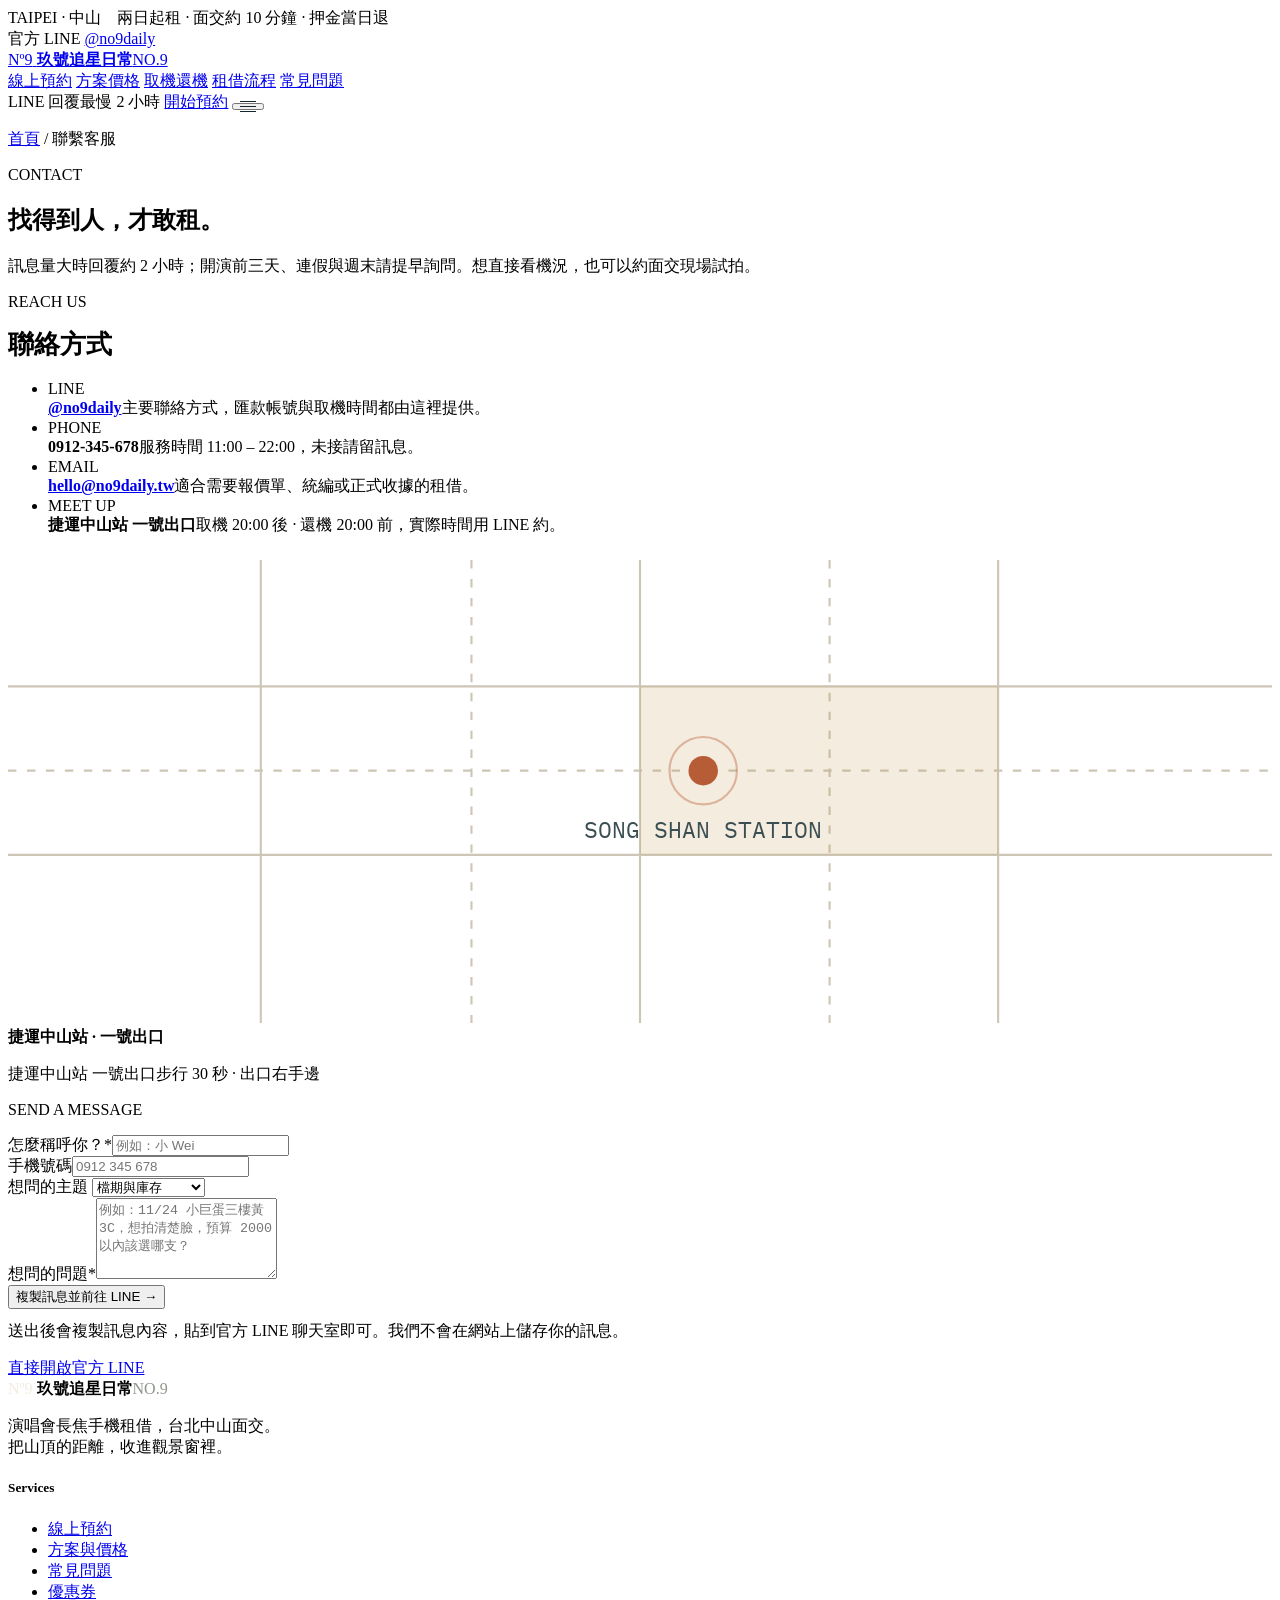
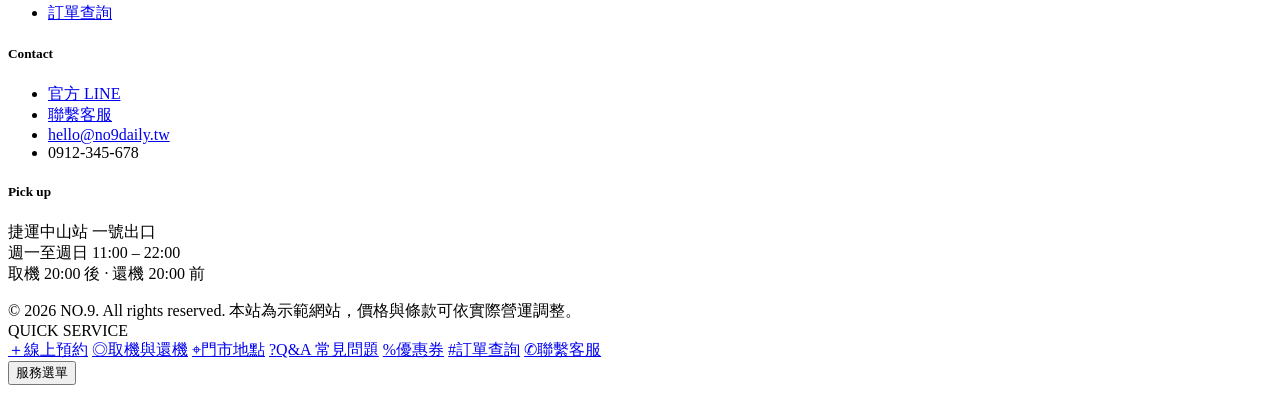
==== contact.html @ 5d6cb870 "Add files via upload" ====
<!doctype html>
<html lang="zh-Hant">
<head>
<meta charset="utf-8">
<meta name="viewport" content="width=device-width,initial-scale=1">
<title>聯繫客服｜玖號追星日常 NO.9</title>
<meta name="description" content="玖號追星日常客服：官方 LINE、Email、面交地點與服務時間。檔期、鏡頭與座位問題都歡迎詢問。">
<meta name="theme-color" content="#13262B">
<link rel="preconnect" href="https://fonts.googleapis.com">
<link rel="preconnect" href="https://fonts.gstatic.com" crossorigin>
<link href="https://fonts.googleapis.com/css2?family=Cormorant+Garamond:wght@400;500;600&family=IBM+Plex+Mono:wght@400;500&family=Noto+Sans+TC:wght@300;400;500;700&family=Noto+Serif+TC:wght@400;500;600;700&display=swap" rel="stylesheet">
<link rel="stylesheet" href="assets/css/style.css">
<link rel="icon" href="data:image/svg+xml,%3Csvg xmlns='http://www.w3.org/2000/svg' viewBox='0 0 64 64'%3E%3Crect width='64' height='64' rx='14' fill='%2313262B'/%3E%3Ctext x='32' y='42' font-family='Georgia,serif' font-size='26' fill='%23F2ECDF' text-anchor='middle'%3EN9%3C/text%3E%3C/svg%3E">
</head>
<body>

<div class="topbar">
  <div class="wrap">
    <div><span class="tag">TAIPEI · 中山</span>　兩日起租 · 面交約 10 分鐘 · 押金當日退</div>
    <div>官方 LINE <a href="#" data-line-link data-line-id>@no9daily</a></div>
  </div>
</div>

<header class="site-header">
  <div class="wrap">
    <a class="brand" href="index.html" aria-label="玖號追星日常 首頁">
      <span class="brand-mark">Nº9</span>
      <span class="brand-txt"><strong data-brand>玖號追星日常</strong><span>NO.9</span></span>
    </a>
    <nav class="nav" aria-label="主選單">
      <a href="index.html#booking">線上預約</a>
      <a href="index.html#plans">方案價格</a>
      <a href="index.html#handover">取機還機</a>
      <a href="index.html#flow">租借流程</a>
      <a href="faq.html">常見問題</a>
    </nav>
    <div class="header-cta">
      <span class="header-line"><i class="dot"></i>LINE 回覆最慢 2 小時</span>
      <a class="btn btn-sm" href="index.html#booking">開始預約</a>
      <button class="burger" type="button" aria-label="開啟選單" aria-expanded="false"><span style="display:block;width:16px;height:1px;background:#13262B;box-shadow:0 5px 0 #13262B,0 -5px 0 #13262B"></span></button>
    </div>
  </div>
</header>

<main>
<section class="page-hero">
  <div class="wrap">
    <p class="breadcrumb"><a href="index.html">首頁</a> / 聯繫客服</p>
    <p class="eyebrow">CONTACT</p>
    <h1>找得到人，才敢租。</h1>
    <p>訊息量大時回覆約 2 小時；開演前三天、連假與週末請提早詢問。想直接看機況，也可以約面交現場試拍。</p>
  </div>
</section>
<section class="page-body">
  <div class="wrap">
    <div class="contact-grid">
      <div>
        <p class="eyebrow">REACH US</p>
        <h2 style="font-size:26px;margin:14px 0 18px">聯絡方式</h2>
        <ul class="info-list">
          <li><span class="k">LINE</span><div><b><a class="link-u" href="#" data-line-link data-line-id>@no9daily</a></b><span>主要聯絡方式，匯款帳號與取機時間都由這裡提供。</span></div></li>
          <li><span class="k">PHONE</span><div><b data-phone>0912-345-678</b><span>服務時間 <span data-hours>11:00 – 22:00</span>，未接請留訊息。</span></div></li>
          <li><span class="k">EMAIL</span><div><b><a class="link-u" href="mailto:hello@no9daily.tw" data-email>hello@no9daily.tw</a></b><span>適合需要報價單、統編或正式收據的租借。</span></div></li>
          <li><span class="k">MEET UP</span><div><b data-meet>捷運中山站 一號出口</b><span>取機 20:00 後 · 還機 20:00 前，實際時間用 LINE 約。</span></div></li>
        </ul>
        <div class="map-card" style="margin-top:24px">
          <div class="art">
            <svg viewBox="0 0 600 220" preserveAspectRatio="none" aria-hidden="true">
              <g stroke="#B9AE99" stroke-width="1" opacity=".7"><path d="M0 60h600M0 140h600M120 0v220M300 0v220M470 0v220"/><path d="M0 100h600M220 0v220M390 0v220" stroke-dasharray="4 5"/></g>
              <rect x="300" y="60" width="170" height="80" fill="#C3954A" opacity=".18"/>
              <circle cx="330" cy="100" r="7" fill="#B65C36"/>
              <circle cx="330" cy="100" r="16" fill="none" stroke="#B65C36" opacity=".4"/>
              <text x="330" y="132" font-family="IBM Plex Mono,monospace" font-size="11" fill="#3B4F53" text-anchor="middle">SONG SHAN STATION</text>
            </svg>
          </div>
          <div class="txt"><b>捷運中山站 · 一號出口</b><p>捷運中山站 一號出口步行 30 秒 · 出口右手邊</p></div>
        </div>
      </div>
      <div class="lookup">
        <p class="eyebrow" style="margin-bottom:16px">SEND A MESSAGE</p>
        <form id="contactForm" novalidate>
          <div class="field"><label for="cName">怎麼稱呼你？<span class="req">*</span></label><input class="input" id="cName" type="text" placeholder="例如：小 Wei"></div>
          <div class="field"><label for="cPhone">手機號碼</label><input class="input" id="cPhone" type="tel" placeholder="0912 345 678"></div>
          <div class="field"><label for="cTopic">想問的主題</label>
            <select class="input" id="cTopic">
              <option>檔期與庫存</option>
              <option>機型與鏡頭建議</option>
              <option>訂單與匯款</option>
              <option>取機與郵寄</option>
              <option>其他</option>
            </select>
          </div>
          <div class="field"><label for="cMsg">想問的問題<span class="req">*</span></label><textarea class="input" id="cMsg" rows="5" placeholder="例如：11/24 小巨蛋三樓黃 3C，想拍清楚臉，預算 2000 以內該選哪支？"></textarea></div>
          <button class="btn btn-wide" type="submit">複製訊息並前往 LINE <span class="arr">→</span></button>
          <p class="hint-line" style="margin-top:12px">送出後會複製訊息內容，貼到官方 LINE 聊天室即可。我們不會在網站上儲存你的訊息。</p>
        </form>
        <a class="btn btn-line btn-wide" style="margin-top:10px" href="#" data-line-link>直接開啟官方 LINE</a>
      </div>
    </div>
  </div>
</section></main>

<footer class="site-footer">
  <div class="wrap">
    <div class="foot-grid">
      <div>
        <div class="brand" style="margin-bottom:14px">
          <span class="brand-mark" style="border-color:rgba(242,236,223,.5);color:#F2ECDF">Nº9</span>
          <span class="brand-txt"><strong>玖號追星日常</strong><span style="color:#8E948B">NO.9</span></span>
        </div>
        <p class="foot-note">演唱會長焦手機租借，台北中山面交。<br>把山頂的距離，收進觀景窗裡。</p>
      </div>
      <div>
        <h5>Services</h5>
        <ul class="foot-links">
          <li><a href="index.html#booking">線上預約</a></li>
          <li><a href="index.html#plans">方案與價格</a></li>
          <li><a href="faq.html">常見問題</a></li>
          <li><a href="coupons.html">優惠券</a></li>
          <li><a href="order.html">訂單查詢</a></li>
        </ul>
      </div>
      <div>
        <h5>Contact</h5>
        <ul class="foot-links">
          <li><a href="#" data-line-link>官方 LINE</a></li>
          <li><a href="contact.html">聯繫客服</a></li>
          <li><a href="mailto:hello@no9daily.tw" data-email>hello@no9daily.tw</a></li>
          <li><span data-phone>0912-345-678</span></li>
        </ul>
      </div>
      <div>
        <h5>Pick up</h5>
        <p class="foot-note">捷運中山站 一號出口<br>週一至週日 <span data-hours>11:00 – 22:00</span><br>取機 20:00 後 · 還機 20:00 前</p>
      </div>
    </div>
    <div class="foot-bottom">
      <span>© 2026 NO.9. All rights reserved.</span>
      <span>本站為示範網站，價格與條款可依實際營運調整。</span>
    </div>
  </div>
</footer>

<div class="qm">
  <div class="qm-panel" role="menu" aria-label="快速服務">
    <div class="hd">QUICK SERVICE</div>
    <a href="index.html#booking" role="menuitem"><span class="ic">＋</span>線上預約</a>
    <a href="index.html#handover" role="menuitem"><span class="ic">◎</span>取機與還機</a>
    <a href="index.html#handover" role="menuitem"><span class="ic">⌖</span>門市地點</a>
    <a href="faq.html" role="menuitem"><span class="ic">?</span>Q&amp;A 常見問題</a>
    <a href="coupons.html" role="menuitem"><span class="ic">%</span>優惠券</a>
    <a href="order.html" role="menuitem"><span class="ic">#</span>訂單查詢</a>
    <a href="contact.html" role="menuitem"><span class="ic">✆</span>聯繫客服</a>
  </div>
  <button class="qm-btn" type="button" aria-expanded="false" aria-label="開啟服務選單"><span class="ic"></span><span class="lbl">服務選單</span></button>
</div>

<script src="assets/js/config.js"></script>
<script src="assets/js/data.js"></script>
<script src="assets/js/app.js"></script>
<script src="assets/js/pages.js"></script>
</body>
</html>
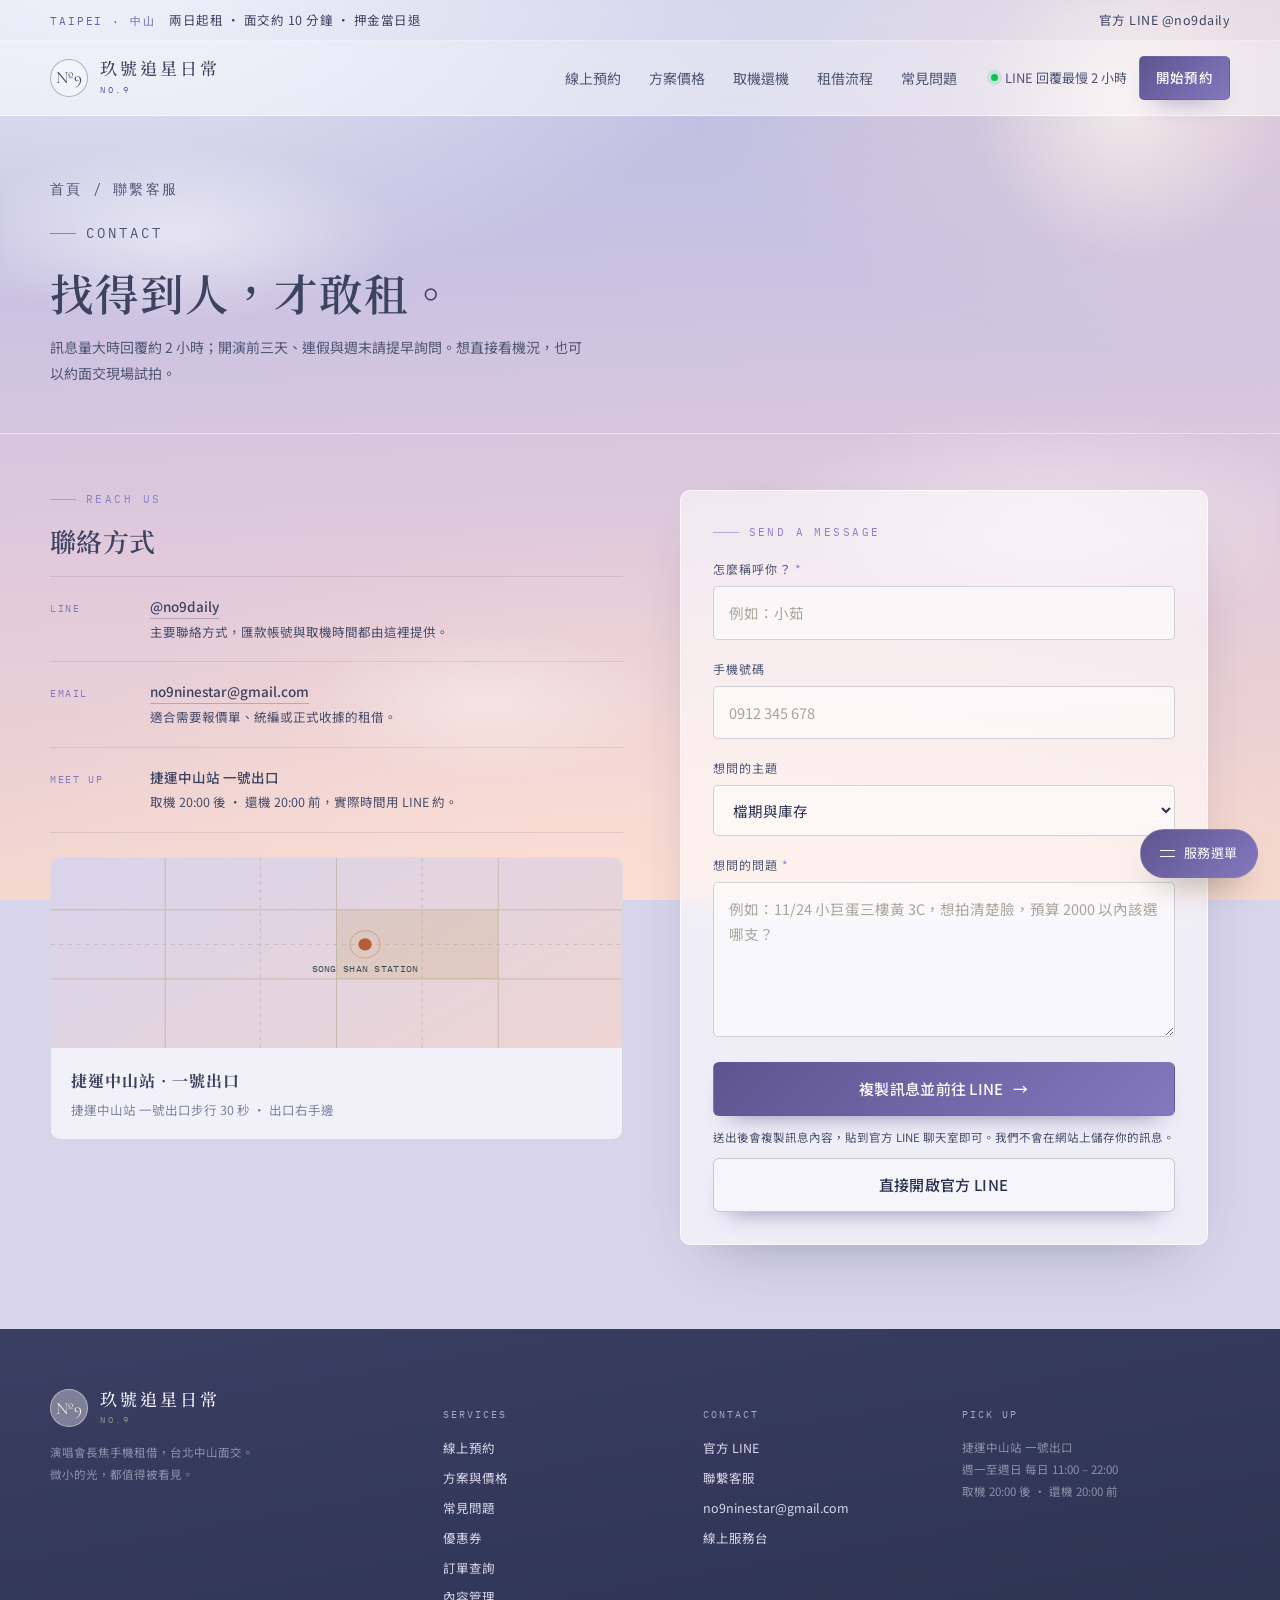
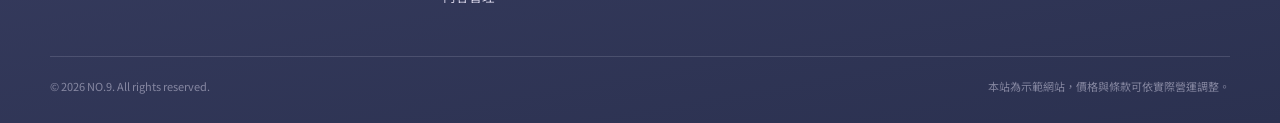
==== commit bb0ac9c5: "Add files via upload" ====
--- a/contact.html
+++ b/contact.html
@@ -59,7 +59,7 @@
         <h2 style="font-size:26px;margin:14px 0 18px">聯絡方式</h2>
         <ul class="info-list">
           <li><span class="k">LINE</span><div><b><a class="link-u" href="#" data-line-link data-line-id>@no9daily</a></b><span>主要聯絡方式，匯款帳號與取機時間都由這裡提供。</span></div></li>
-          <li><span class="k">PHONE</span><div><b data-phone>0912-345-678</b><span>服務時間 <span data-hours>11:00 – 22:00</span>，未接請留訊息。</span></div></li>
+
           <li><span class="k">EMAIL</span><div><b><a class="link-u" href="mailto:hello@no9daily.tw" data-email>hello@no9daily.tw</a></b><span>適合需要報價單、統編或正式收據的租借。</span></div></li>
           <li><span class="k">MEET UP</span><div><b data-meet>捷運中山站 一號出口</b><span>取機 20:00 後 · 還機 20:00 前，實際時間用 LINE 約。</span></div></li>
         </ul>
@@ -79,7 +79,7 @@
       <div class="lookup">
         <p class="eyebrow" style="margin-bottom:16px">SEND A MESSAGE</p>
         <form id="contactForm" novalidate>
-          <div class="field"><label for="cName">怎麼稱呼你？<span class="req">*</span></label><input class="input" id="cName" type="text" placeholder="例如：小 Wei"></div>
+          <div class="field"><label for="cName">怎麼稱呼你？<span class="req">*</span></label><input class="input" id="cName" type="text" placeholder="例如：小茹"></div>
           <div class="field"><label for="cPhone">手機號碼</label><input class="input" id="cPhone" type="tel" placeholder="0912 345 678"></div>
           <div class="field"><label for="cTopic">想問的主題</label>
             <select class="input" id="cTopic">
@@ -108,7 +108,7 @@
           <span class="brand-mark" style="border-color:rgba(242,236,223,.5);color:#F2ECDF">Nº9</span>
           <span class="brand-txt"><strong>玖號追星日常</strong><span style="color:#8E948B">NO.9</span></span>
         </div>
-        <p class="foot-note">演唱會長焦手機租借，台北中山面交。<br>把山頂的距離，收進觀景窗裡。</p>
+        <p class="foot-note">演唱會長焦手機租借，台北中山面交。<br><span data-c="slogan">微小的光，都值得被看見。</span></p>
       </div>
       <div>
         <h5>Services</h5>
@@ -118,6 +118,7 @@
           <li><a href="faq.html">常見問題</a></li>
           <li><a href="coupons.html">優惠券</a></li>
           <li><a href="order.html">訂單查詢</a></li>
+          <li><a href="admin.html">內容管理</a></li>
         </ul>
       </div>
       <div>
@@ -126,7 +127,7 @@
           <li><a href="#" data-line-link>官方 LINE</a></li>
           <li><a href="contact.html">聯繫客服</a></li>
           <li><a href="mailto:hello@no9daily.tw" data-email>hello@no9daily.tw</a></li>
-          <li><span data-phone>0912-345-678</span></li>
+          <li><a href="index.html#services">線上服務台</a></li>
         </ul>
       </div>
       <div>
@@ -155,6 +156,7 @@
   <button class="qm-btn" type="button" aria-expanded="false" aria-label="開啟服務選單"><span class="ic"></span><span class="lbl">服務選單</span></button>
 </div>
 
+<script src="assets/js/content.js"></script>
 <script src="assets/js/config.js"></script>
 <script src="assets/js/data.js"></script>
 <script src="assets/js/app.js"></script>
--- a/assets/css/style.css
+++ b/assets/css/style.css
@@ -0,0 +1,804 @@
+/* =========================================================
+   玖號鏡室 NO.9 LENS ROOM — site styles
+   Aesthetic: warm paper, deep ink, terracotta, editorial rules
+   ========================================================= */
+
+:root{
+  --paper:#F2ECDF;
+  --paper-soft:#F9F5EB;
+  --card:#FCFAF4;
+  --ink:#13262B;
+  --ink-2:#3B4F53;
+  --muted:#6F7C7B;
+  --line:rgba(19,38,43,.14);
+  --line-strong:rgba(19,38,43,.30);
+  --accent:#B65C36;
+  --accent-deep:#964527;
+  --accent-soft:#EAD3C3;
+  --gold:#C3954A;
+  --sage:#7E9488;
+  --sage-soft:#DCE5DC;
+  --danger:#9E4234;
+  --ok:#55795F;
+  --radius:10px;
+  --maxw:1180px;
+  --shadow:0 18px 40px -28px rgba(19,38,43,.45);
+  --serif:"Noto Serif TC","Songti TC","PMingLiU",serif;
+  --sans:"Noto Sans TC","PingFang TC","Microsoft JhengHei",sans-serif;
+  --latin:"Cormorant Garamond","Noto Serif TC",serif;
+  --mono:"IBM Plex Mono",ui-monospace,SFMono-Regular,Menlo,monospace;
+}
+
+*,*::before,*::after{box-sizing:border-box}
+html{scroll-behavior:smooth}
+body{
+  margin:0;background:var(--paper);color:var(--ink);
+  font-family:var(--sans);font-weight:400;line-height:1.75;
+  font-size:16px;-webkit-font-smoothing:antialiased;
+  background-image:
+    radial-gradient(1200px 600px at 12% -10%, rgba(255,255,255,.55), transparent 60%),
+    radial-gradient(900px 500px at 100% 0%, rgba(195,149,74,.10), transparent 55%);
+}
+body::after{
+  content:"";position:fixed;inset:0;pointer-events:none;z-index:9000;opacity:.28;
+  background-image:url("data:image/svg+xml;utf8,%3Csvg xmlns='http://www.w3.org/2000/svg' width='140' height='140'%3E%3Cfilter id='n'%3E%3CfeTurbulence type='fractalNoise' baseFrequency='.85' numOctaves='2' stitchTiles='stitch'/%3E%3CfeColorMatrix type='saturate' values='0'/%3E%3C/filter%3E%3Crect width='140' height='140' filter='url(%23n)' opacity='.20'/%3E%3C/svg%3E");
+  mix-blend-mode:multiply;
+}
+img{max-width:100%;display:block}
+a{color:inherit;text-decoration:none}
+button{font:inherit;color:inherit;cursor:pointer}
+::selection{background:var(--accent-soft);color:var(--ink)}
+h1,h2,h3,h4{margin:0;font-family:var(--serif);font-weight:600;line-height:1.35;letter-spacing:.01em}
+p{margin:0}
+ul,ol{margin:0;padding:0;list-style:none}
+:focus-visible{outline:2px solid var(--accent);outline-offset:3px}
+
+.wrap{width:min(100% - 44px,var(--maxw));margin-inline:auto}
+.eyebrow{
+  font-family:var(--mono);font-size:11px;letter-spacing:.22em;text-transform:uppercase;
+  color:var(--accent);display:flex;align-items:center;gap:10px;
+}
+.eyebrow::before{content:"";width:26px;height:1px;background:currentColor;opacity:.6}
+.muted{color:var(--muted)}
+.small{font-size:13.5px}
+.tnum{font-variant-numeric:tabular-nums}
+
+/* ---------- buttons ---------- */
+.btn{
+  display:inline-flex;align-items:center;justify-content:center;gap:9px;
+  padding:13px 24px;border-radius:6px;border:1px solid transparent;
+  font-size:15px;font-weight:500;letter-spacing:.02em;transition:.22s ease;
+  background:var(--ink);color:#FBF7EC;
+}
+.btn:hover{background:#1E3A40;transform:translateY(-1px)}
+.btn:disabled{background:#D8D2C4;color:#8B8B80;cursor:not-allowed;transform:none}
+.btn-line{background:transparent;border-color:var(--line-strong);color:var(--ink)}
+.btn-line:hover{background:rgba(19,38,43,.05)}
+.btn-accent{background:var(--accent);color:#FFF8EE}
+.btn-accent:hover{background:var(--accent-deep)}
+.btn-sm{padding:9px 16px;font-size:13.5px;border-radius:5px}
+.btn-wide{width:100%}
+.btn .arr{transition:transform .22s ease}
+.btn:hover .arr{transform:translateX(3px)}
+.link-u{border-bottom:1px solid var(--line-strong);padding-bottom:2px}
+.link-u:hover{border-color:var(--accent);color:var(--accent)}
+
+/* ---------- top bar ---------- */
+.topbar{background:var(--ink);color:#EFE8D8;font-size:12.5px;letter-spacing:.04em}
+.topbar .wrap{display:flex;justify-content:space-between;align-items:center;gap:16px;padding:9px 0;flex-wrap:wrap}
+.topbar .tag{font-family:var(--mono);font-size:10.5px;letter-spacing:.18em;color:var(--gold)}
+.topbar a:hover{color:#fff}
+
+/* ---------- header ---------- */
+.site-header{position:sticky;top:0;z-index:800;background:rgba(242,236,223,.86);backdrop-filter:blur(14px);border-bottom:1px solid var(--line)}
+.site-header .wrap{display:flex;align-items:center;gap:34px;height:74px}
+.brand{display:flex;align-items:center;gap:12px;flex-shrink:0}
+.brand-mark{width:38px;height:38px;border:1px solid var(--ink);border-radius:50%;display:grid;place-items:center;font-family:var(--latin);font-size:17px;letter-spacing:.02em}
+.brand-txt strong{display:block;font-family:var(--serif);font-size:17px;letter-spacing:.14em;font-weight:600;line-height:1.2}
+.brand-txt span{display:block;font-family:var(--mono);font-size:9px;letter-spacing:.24em;color:var(--muted);margin-top:3px}
+.nav{display:flex;align-items:center;gap:28px;margin-left:auto;font-size:14px}
+.nav a{position:relative;padding:6px 0;color:var(--ink-2)}
+.nav a::after{content:"";position:absolute;left:0;bottom:0;width:0;height:1px;background:var(--accent);transition:.25s}
+.nav a:hover{color:var(--ink)}
+.nav a:hover::after{width:100%}
+.header-cta{display:flex;align-items:center;gap:12px}
+.header-line{display:inline-flex;align-items:center;gap:7px;font-size:13px;color:var(--ink-2)}
+.header-line .dot{width:7px;height:7px;border-radius:50%;background:#06C755;box-shadow:0 0 0 4px rgba(6,199,85,.14)}
+.burger{display:none;width:42px;height:42px;border:1px solid var(--line-strong);background:transparent;border-radius:5px;align-items:center;justify-content:center}
+
+/* ---------- hero ---------- */
+.hero{padding:64px 0 56px;border-bottom:1px solid var(--line)}
+.hero .wrap{display:grid;grid-template-columns:1.08fr .92fr;gap:60px;align-items:center}
+.hero h1{font-size:clamp(38px,4.4vw,60px);line-height:1.22;margin:22px 0 20px;letter-spacing:.005em}
+.hero h1 em{font-style:normal;color:var(--accent)}
+.hero .lede{max-width:31em;color:var(--ink-2);font-size:15.5px;line-height:1.95}
+.hero-actions{display:flex;gap:12px;margin-top:30px;flex-wrap:wrap}
+.hero-meta{display:flex;gap:26px;margin-top:38px;padding-top:22px;border-top:1px solid var(--line);flex-wrap:wrap}
+.hero-meta div{font-size:12.5px;color:var(--muted);letter-spacing:.04em}
+.hero-meta strong{display:block;font-family:var(--serif);font-size:17px;color:var(--ink);letter-spacing:.06em;margin-bottom:2px}
+
+.stage{
+  position:relative;aspect-ratio:4/4.35;border-radius:200px 200px 12px 12px;overflow:hidden;
+  background:
+    radial-gradient(70% 40% at 50% 108%, rgba(195,149,74,.55), transparent 62%),
+    radial-gradient(60% 35% at 18% 8%, rgba(182,92,54,.30), transparent 60%),
+    radial-gradient(80% 70% at 88% 0%, rgba(126,148,136,.25), transparent 65%),
+    linear-gradient(170deg,#20383D 0%,#16292E 42%,#0E1C20 100%);
+  box-shadow:0 40px 80px -50px rgba(14,28,32,.9);
+  isolation:isolate;
+}
+.stage::before,.stage::after{content:"";position:absolute;inset:-20%;opacity:.55}
+.stage::before{
+  background:repeating-conic-gradient(from 190deg at 50% 118%, rgba(255,236,205,.16) 0deg 2.2deg, transparent 2.2deg 11deg);
+  filter:blur(2px);mix-blend-mode:screen;transform-origin:50% 118%;animation:sway 18s ease-in-out infinite alternate;
+}
+.stage::after{
+  background:radial-gradient(closest-side at 50% 100%, rgba(255,230,190,.5), transparent 72%);
+  mix-blend-mode:screen;opacity:.5;
+}
+@keyframes sway{from{transform:rotate(-2.4deg)}to{transform:rotate(2.4deg)}}
+.stage-inner{position:absolute;inset:0;display:flex;flex-direction:column;justify-content:space-between;padding:38px 34px;z-index:2}
+.stage-top{display:flex;justify-content:space-between;align-items:flex-start;color:#EDE4D2}
+.stage-top .latin{font-family:var(--latin);font-size:13px;letter-spacing:.34em;opacity:.8}
+.stage-top .no{font-family:var(--latin);font-size:56px;line-height:.8;opacity:.5}
+.stage-bottom{color:#F3EADA}
+.stage-bottom .k{font-family:var(--mono);font-size:10px;letter-spacing:.24em;opacity:.62;margin-bottom:8px}
+.stage-bottom .t{font-family:var(--serif);font-size:19px;letter-spacing:.08em;line-height:1.6;max-width:13em}
+.stage-arc{position:absolute;left:50%;bottom:-6%;width:78%;aspect-ratio:1;transform:translateX(-50%);border:1px solid rgba(243,234,218,.22);border-radius:50%;z-index:1}
+.stage-arc.b{width:56%;bottom:-2%;border-color:rgba(243,234,218,.14)}
+
+/* ---------- ticker ---------- */
+.ticker{border-bottom:1px solid var(--line);background:var(--paper-soft);overflow:hidden}
+.ticker-track{display:flex;gap:0;width:max-content;animation:marquee 44s linear infinite}
+.ticker span{font-family:var(--mono);font-size:11px;letter-spacing:.22em;color:var(--muted);padding:13px 26px;white-space:nowrap;border-right:1px solid var(--line)}
+.ticker span b{color:var(--ink);font-weight:500}
+@keyframes marquee{to{transform:translateX(-50%)}}
+
+/* ---------- generic section ---------- */
+section{position:relative}
+section[id]{scroll-margin-top:86px}
+.sec{padding:84px 0}
+.sec-head{display:flex;justify-content:space-between;align-items:flex-end;gap:40px;margin-bottom:40px;flex-wrap:wrap}
+.sec-head h2{font-size:clamp(27px,2.6vw,36px);margin-top:14px;letter-spacing:.02em}
+.sec-head p{color:var(--muted);font-size:14px;max-width:29em}
+.rule{height:1px;background:var(--line);margin:0}
+
+.why{background:var(--paper-soft);border-block:1px solid var(--line);padding:56px 0}
+.why-grid{display:grid;grid-template-columns:repeat(3,1fr);gap:0}
+.why-grid > div{padding:6px 30px;border-left:1px solid var(--line)}
+.why-grid > div:first-child{padding-left:0;border-left:0}
+.why-grid .n{font-family:var(--latin);font-size:34px;color:var(--accent);line-height:1;margin-bottom:10px}
+.why-grid h3{font-size:16.5px;margin-bottom:7px;letter-spacing:.05em}
+.why-grid p{font-size:13.5px;color:var(--ink-2);line-height:1.85}
+
+/* ---------- booking ---------- */
+.booking{padding:76px 0 90px;background:linear-gradient(180deg,rgba(249,245,235,.7),rgba(242,236,223,0)),var(--paper)}
+.desk{display:grid;grid-template-columns:1fr 300px;gap:34px;align-items:start}
+.desk-main{min-width:0}
+
+.steps{display:flex;align-items:center;gap:0;margin-bottom:26px;padding:16px 18px;background:var(--card);border:1px solid var(--line);border-radius:8px;overflow-x:auto;scrollbar-width:none}
+.steps::-webkit-scrollbar{display:none}
+.step{display:flex;align-items:center;gap:9px;flex:1;min-width:96px;color:var(--muted);font-size:12.5px;letter-spacing:.06em;position:relative}
+.step .b{width:23px;height:23px;border-radius:50%;border:1px solid var(--line-strong);display:grid;place-items:center;font-family:var(--mono);font-size:10.5px;flex-shrink:0;transition:.25s}
+.step::after{content:"";flex:1;height:1px;background:var(--line);margin-left:10px}
+.step:last-child::after{display:none}
+.step.active{color:var(--ink)}
+.step.active .b{background:var(--ink);border-color:var(--ink);color:#FBF7EC}
+.step.done{color:var(--ink-2)}
+.step.done .b{background:var(--sage-soft);border-color:var(--sage);color:#33503F}
+.step.done .b::before{content:"✓"}
+.step.done .b span{display:none}
+
+.panel{background:var(--card);border:1px solid var(--line);border-radius:10px;padding:34px 34px 30px;box-shadow:var(--shadow)}
+.panel-head{margin-bottom:26px;padding-bottom:20px;border-bottom:1px solid var(--line)}
+.panel-head .idx{font-family:var(--mono);font-size:10.5px;letter-spacing:.22em;color:var(--accent);margin-bottom:8px}
+.panel-head h3{font-size:23px;letter-spacing:.03em}
+.panel-head p{font-size:13px;color:var(--muted);margin-top:7px;line-height:1.8}
+.panel-body{min-height:120px}
+.panel-foot{display:flex;justify-content:space-between;align-items:center;gap:14px;margin-top:28px;padding-top:22px;border-top:1px solid var(--line);flex-wrap:wrap}
+.panel-foot .hint{font-size:12px;color:var(--muted);max-width:24em;line-height:1.7}
+
+/* calendar */
+.cal{display:grid;grid-template-columns:1fr 258px;gap:34px}
+.cal-head{display:flex;align-items:center;justify-content:space-between;margin-bottom:14px}
+.cal-head .m{font-family:var(--serif);font-size:19px;letter-spacing:.1em}
+.cal-nav{display:flex;gap:6px}
+.icon-btn{width:34px;height:34px;border:1px solid var(--line);background:transparent;border-radius:5px;display:grid;place-items:center;transition:.2s;color:var(--ink)}
+.icon-btn:hover:not(:disabled){border-color:var(--line-strong);background:rgba(19,38,43,.04)}
+.icon-btn:disabled{opacity:.3;cursor:not-allowed}
+.cal-grid{display:grid;grid-template-columns:repeat(7,1fr);gap:4px 2px}
+.cal-dow{font-family:var(--mono);font-size:10px;letter-spacing:.1em;color:var(--muted);text-align:center;padding-bottom:8px;border-bottom:1px solid var(--line);margin-bottom:4px}
+.day{
+  position:relative;aspect-ratio:1/1;border:0;background:transparent;border-radius:6px;
+  display:flex;flex-direction:column;align-items:center;justify-content:center;gap:2px;
+  font-size:13.5px;color:var(--ink);transition:.16s;padding:0;
+}
+.day:hover:not(:disabled){background:rgba(19,38,43,.06)}
+.day.range-start:hover,.day.range-end:hover{background:var(--ink)}
+.day.in-range:hover{background:#E2C9B8}
+.day.past .dot{display:none}
+.day:disabled{color:#B9B6AA;cursor:not-allowed}
+.day .dot{width:4px;height:4px;border-radius:50%;background:transparent}
+.day[data-s="ok"] .dot{background:var(--ok)}
+.day[data-s="few"] .dot{background:var(--gold)}
+.day[data-s="full"] .dot{background:var(--danger)}
+.day[data-s="full"]{color:#B9B6AA}
+.day.in-range{background:var(--accent-soft);border-radius:0}
+.day.range-start,.day.range-end{background:var(--ink);color:#FBF7EC}
+.day.range-start .dot,.day.range-end .dot{background:transparent}
+.day.range-start{border-radius:6px 0 0 6px}
+.day.range-end{border-radius:0 6px 6px 0}
+.day.range-start.range-end{border-radius:6px}
+.day.today::after{content:"";position:absolute;bottom:5px;width:3px;height:3px;border-radius:50%;background:var(--accent)}
+.cal-legend{display:flex;gap:16px;margin-top:16px;padding-top:14px;border-top:1px solid var(--line);font-size:11.5px;color:var(--muted);flex-wrap:wrap}
+.cal-legend i{width:6px;height:6px;border-radius:50%;display:inline-block;margin-right:5px}
+
+.cal-side{background:var(--paper-soft);border:1px solid var(--line);border-radius:8px;padding:20px}
+.cal-side .k{font-family:var(--mono);font-size:10px;letter-spacing:.2em;color:var(--muted);margin-bottom:12px}
+.cal-side .row{display:flex;justify-content:space-between;gap:12px;padding:9px 0;border-bottom:1px dashed var(--line);font-size:12.5px}
+.cal-side .row:last-of-type{border-bottom:0}
+.cal-side .row span{color:var(--muted)}
+.cal-side .row b{font-weight:500;text-align:right}
+.cal-side .empty{font-size:12.5px;color:var(--muted);line-height:1.9}
+.cal-side .total{margin-top:14px;padding-top:14px;border-top:1px solid var(--line);display:flex;justify-content:space-between;align-items:baseline}
+.cal-side .total b{font-family:var(--serif);font-size:21px;letter-spacing:.02em}
+
+/* models */
+.models{display:flex;flex-direction:column;gap:14px}
+.model{
+  display:grid;grid-template-columns:112px 1fr auto;gap:22px;align-items:center;
+  border:1px solid var(--line);border-radius:8px;padding:20px 22px;background:var(--card);
+  transition:.2s;cursor:pointer;
+}
+.model:hover{border-color:var(--line-strong);box-shadow:0 14px 30px -26px rgba(19,38,43,.6)}
+.model.sel{border-color:var(--ink);background:#FFFCF5;box-shadow:0 0 0 1px var(--ink) inset}
+.model.sold{opacity:.6;cursor:not-allowed}
+.model-art{width:112px;height:132px;display:grid;place-items:center;background:linear-gradient(160deg,#1D3439,#122327);border-radius:6px;position:relative;overflow:hidden}
+.model-art::after{content:"";position:absolute;inset:0;background:radial-gradient(68% 46% at 72% 0%,rgba(195,149,74,.32),transparent 66%)}
+.model-art svg{position:relative;z-index:1}
+.model-info h4{font-size:16.5px;letter-spacing:.03em;display:flex;align-items:center;gap:9px;flex-wrap:wrap}
+.model-info .spec{font-size:12px;color:var(--muted);margin-top:5px;letter-spacing:.02em}
+.model-info .price{margin-top:10px;font-size:13px;color:var(--ink-2)}
+.model-info .price b{font-family:var(--serif);font-size:18px;font-weight:600;letter-spacing:.02em}
+.model-info .price .n3{color:var(--muted);font-size:12px}
+.model-info .dep{font-size:11.5px;color:var(--muted);margin-top:3px}
+.model-side{text-align:right;display:flex;flex-direction:column;align-items:flex-end;gap:9px}
+.badge{display:inline-flex;align-items:center;gap:5px;font-size:10.5px;letter-spacing:.06em;padding:3px 8px;border-radius:3px;border:1px solid var(--line-strong);color:var(--ink-2);background:var(--paper-soft)}
+.badge.ok{border-color:rgba(85,121,95,.4);background:rgba(126,148,136,.14);color:#3F6049}
+.badge.few{border-color:rgba(195,149,74,.45);background:rgba(195,149,74,.14);color:#8A6520}
+.badge.full{border-color:rgba(158,66,52,.3);background:rgba(158,66,52,.1);color:#8B3A2D}
+.model-side .calc{font-size:11.5px;color:var(--muted)}
+.model-side .pick{font-size:12px;letter-spacing:.06em;padding:7px 14px;border:1px solid var(--line-strong);border-radius:4px;background:transparent;transition:.2s}
+.model.sel .pick{background:var(--ink);color:#FBF7EC;border-color:var(--ink)}
+
+.addons{margin-top:26px;padding-top:22px;border-top:1px solid var(--line)}
+.addons h5{font-size:12px;letter-spacing:.16em;color:var(--muted);font-family:var(--mono);text-transform:uppercase;margin-bottom:12px;font-weight:400}
+.addon{display:flex;align-items:center;gap:16px;padding:13px 0;border-bottom:1px dashed var(--line)}
+.addon:last-child{border-bottom:0}
+.addon .ic{width:34px;height:34px;border:1px solid var(--line);border-radius:50%;display:grid;place-items:center;flex-shrink:0;font-size:13px}
+.addon .txt{flex:1;min-width:0}
+.addon .txt b{font-weight:500;font-size:14px;display:block}
+.addon .txt span{font-size:11.5px;color:var(--muted)}
+.addon .p{font-size:12.5px;color:var(--ink-2);white-space:nowrap}
+.addon .tog{font-size:11.5px;padding:6px 13px;border:1px solid var(--line-strong);background:transparent;border-radius:4px;transition:.2s;white-space:nowrap}
+.addon.on .tog{background:var(--sage-soft);border-color:var(--sage);color:#33503F}
+
+/* identity */
+.id-check{max-width:460px}
+.field{margin-bottom:18px}
+.field label{display:block;font-size:12px;letter-spacing:.1em;color:var(--ink-2);margin-bottom:7px}
+.field label .req{color:var(--accent);margin-left:3px}
+.input{
+  width:100%;padding:13px 15px;border:1px solid var(--line-strong);border-radius:5px;
+  background:var(--paper-soft);font:inherit;font-size:14.5px;color:var(--ink);transition:.2s;
+}
+.input::placeholder{color:#A6A79B}
+.input:focus{outline:none;border-color:var(--ink);background:#fff;box-shadow:0 0 0 3px rgba(19,38,43,.06)}
+.input.err{border-color:var(--danger)}
+.hint-line{font-size:11.5px;color:var(--muted);margin-top:6px;line-height:1.7}
+.id-row{display:flex;gap:10px}
+.id-row .input{flex:1}
+.id-result{margin-top:18px;border-radius:6px;padding:0;overflow:hidden;transition:.25s}
+.id-result.show{border:1px solid var(--line);background:var(--paper-soft);padding:18px}
+.id-result .who{display:flex;align-items:center;gap:9px;font-size:13.5px;margin-bottom:8px}
+.id-result .who b{font-family:var(--serif);font-size:16px;letter-spacing:.06em}
+.id-result p{font-size:12.5px;color:var(--ink-2);line-height:1.85}
+.perk{display:flex;gap:8px;align-items:flex-start;font-size:12.5px;color:var(--ink-2);margin-top:8px}
+.perk::before{content:"✓";color:var(--ok);font-size:12px;line-height:1.9}
+
+/* form */
+.form-grid{display:grid;grid-template-columns:1fr 1fr;gap:0 20px}
+.form-grid .full{grid-column:1/-1}
+.seg{display:flex;gap:0;border:1px solid var(--line-strong);border-radius:5px;overflow:hidden}
+.seg button{flex:1;padding:12px;background:var(--paper-soft);border:0;font-size:13px;transition:.2s}
+.seg button + button{border-left:1px solid var(--line)}
+.seg button.on{background:var(--ink);color:#FBF7EC}
+.seg button:disabled{opacity:.4;cursor:not-allowed}
+
+/* terms */
+.terms-box{max-height:330px;overflow:auto;border:1px solid var(--line);border-radius:6px;padding:56px 22px 22px;background:var(--paper-soft);position:relative;font-size:13px;line-height:1.95;color:var(--ink-2)}
+.terms-box::before{content:"服務條款全文";position:absolute;top:0;left:0;right:0;padding:10px 22px;background:var(--card);border-bottom:1px solid var(--line);font-family:var(--mono);font-size:10px;letter-spacing:.2em;color:var(--muted);z-index:1}
+.terms-box h4{font-size:14px;color:var(--ink);margin:16px 0 4px;letter-spacing:.04em}
+.terms-box h4:first-of-type{margin-top:0}
+.terms-box p{margin-bottom:6px}
+.terms-box ol{list-style:decimal;padding-left:18px;font-size:13px}
+.terms-box li{margin-bottom:5px}
+.check{display:flex;gap:11px;align-items:flex-start;margin-top:18px;font-size:13px;cursor:pointer;line-height:1.7}
+.check input{width:18px;height:18px;margin-top:3px;accent-color:var(--ink);flex-shrink:0}
+
+/* summary */
+.sum-list{border:1px solid var(--line);border-radius:6px;overflow:hidden}
+.sum-row{display:flex;justify-content:space-between;gap:16px;padding:12px 16px;font-size:13px;border-bottom:1px solid var(--line)}
+.sum-row:last-child{border-bottom:0}
+.sum-row span{color:var(--muted)}
+.sum-row b{font-weight:500;text-align:right}
+.sum-row.head{background:var(--paper-soft);font-family:var(--mono);font-size:10px;letter-spacing:.18em;color:var(--muted)}
+.total-box{margin-top:16px;background:var(--ink);color:#F4EEDF;border-radius:6px;padding:20px 20px 18px}
+.total-box .l{font-family:var(--mono);font-size:10px;letter-spacing:.2em;opacity:.65;margin-bottom:6px}
+.total-box .v{font-family:var(--serif);font-size:32px;letter-spacing:.02em;line-height:1.2}
+.total-box .s{font-size:11.5px;opacity:.65;margin-top:5px}
+.total-line{display:flex;justify-content:space-between;font-size:13px;padding:6px 0;color:var(--ink-2)}
+.total-line.big{font-size:15px;padding-top:12px;margin-top:8px;border-top:1px solid var(--line);color:var(--ink)}
+.total-line.big b{font-family:var(--serif);font-size:22px}
+.coupon-row{display:flex;gap:8px;margin-top:16px}
+.coupon-row .input{padding:10px 12px;font-size:13px;letter-spacing:.08em}
+.coupon-row .btn{padding:10px 16px;font-size:13px;white-space:nowrap}
+
+.desk-side{position:sticky;top:96px}
+.ticket{background:var(--ink);color:#F1EADB;border-radius:10px;padding:24px 24px 22px;position:relative;overflow:hidden}
+.ticket::before{content:"";position:absolute;right:-40px;top:-40px;width:140px;height:140px;border:1px solid rgba(241,234,219,.16);border-radius:50%}
+.ticket::after{content:"";position:absolute;left:0;right:0;top:52px;border-top:1px dashed rgba(241,234,219,.2)}
+.ticket .k{font-family:var(--mono);font-size:9.5px;letter-spacing:.24em;opacity:.55;margin-bottom:14px}
+.ticket h4{font-size:15px;letter-spacing:.1em;color:#F6F0E2;margin-bottom:16px}
+.ticket .t-row{display:flex;justify-content:space-between;gap:12px;font-size:12.5px;padding:7px 0;border-bottom:1px solid rgba(241,234,219,.1)}
+.ticket .t-row:last-of-type{border-bottom:0}
+.ticket .t-row span{opacity:.55}
+.ticket .t-row b{font-weight:400;text-align:right;max-width:62%}
+.ticket .foot{margin-top:16px;padding-top:14px;border-top:1px solid rgba(241,234,219,.16);display:flex;justify-content:space-between;align-items:baseline}
+.ticket .foot span{font-family:var(--mono);font-size:9.5px;letter-spacing:.16em;opacity:.55}
+.ticket .foot b{font-family:var(--serif);font-size:22px;letter-spacing:.02em}
+.ticket-note{font-size:11px;color:var(--muted);line-height:1.8;margin-top:12px;padding-left:2px}
+
+.notice{margin-top:16px;border:1px dashed var(--line-strong);border-radius:6px;padding:14px 16px;font-size:12px;line-height:1.85;color:var(--ink-2);background:rgba(252,250,244,.6)}
+.notice b{color:var(--ink)}
+
+/* success */
+.success{text-align:center;padding:18px 0 6px}
+.success .seal{width:76px;height:76px;border:1px solid var(--sage);border-radius:50%;margin:0 auto 20px;display:grid;place-items:center;color:var(--ok);background:var(--sage-soft);font-size:28px}
+.success h3{font-size:26px;letter-spacing:.04em}
+.success .sub{font-size:13.5px;color:var(--muted);margin-top:8px}
+.code-box{display:inline-flex;flex-direction:column;gap:4px;margin:22px 0;border:1px solid var(--line-strong);border-radius:6px;padding:14px 30px;background:var(--paper-soft)}
+.code-box span{font-family:var(--mono);font-size:9.5px;letter-spacing:.24em;color:var(--muted)}
+.code-box b{font-family:var(--latin);font-size:28px;letter-spacing:.14em;font-weight:500}
+.success-actions{display:flex;gap:10px;justify-content:center;flex-wrap:wrap;margin-top:6px}
+.next-steps{text-align:left;max-width:520px;margin:26px auto 0;border-top:1px solid var(--line);padding-top:20px}
+.next-steps li{display:flex;gap:13px;font-size:12.5px;color:var(--ink-2);padding:7px 0;line-height:1.8}
+.next-steps .n{font-family:var(--mono);font-size:10px;color:var(--accent);flex-shrink:0;padding-top:3px}
+
+/* info sections */
+.price-wrap{overflow-x:auto;border:1px solid var(--line);border-radius:10px;background:var(--card)}
+table.price{width:100%;border-collapse:collapse;min-width:640px}
+table.price th,table.price td{padding:16px 18px;text-align:left;border-bottom:1px solid var(--line);font-size:13.5px}
+table.price thead th{font-family:var(--mono);font-size:10px;letter-spacing:.18em;color:var(--muted);font-weight:400;background:var(--paper-soft)}
+table.price tbody tr:last-child td{border-bottom:0}
+table.price td b{font-family:var(--serif);font-size:16px;font-weight:600}
+table.price small{display:block;color:var(--muted);font-size:11.5px;font-family:var(--sans)}
+
+.handover{display:grid;grid-template-columns:1fr 1fr;gap:24px}
+.hand-card{border:1px solid var(--line);border-radius:10px;padding:30px;background:var(--card);position:relative;overflow:hidden}
+.hand-card .tag{font-family:var(--mono);font-size:9.5px;letter-spacing:.2em;color:var(--accent);margin-bottom:12px}
+.hand-card h3{font-size:19px;letter-spacing:.04em;margin-bottom:9px}
+.hand-card p{font-size:13px;color:var(--ink-2);line-height:1.9}
+.hand-card .meta{margin-top:16px;padding-top:14px;border-top:1px dashed var(--line);font-size:12px;color:var(--muted)}
+.hand-card .meta b{color:var(--ink);font-weight:500}
+.hand-card .big{position:absolute;right:16px;bottom:-14px;font-family:var(--latin);font-size:88px;color:rgba(19,38,43,.05);line-height:1}
+
+.flow{display:grid;grid-template-columns:repeat(4,1fr);gap:0;border-top:1px solid var(--line)}
+.flow li{padding:26px 24px 0;border-right:1px solid var(--line);position:relative}
+.flow li:first-child{padding-left:0}
+.flow li:last-child{border-right:0}
+.flow .n{font-family:var(--latin);font-size:30px;color:var(--accent);line-height:1;margin-bottom:14px}
+.flow h4{font-size:15px;letter-spacing:.05em;margin-bottom:6px}
+.flow p{font-size:12.5px;color:var(--ink-2);line-height:1.8}
+
+.faq{border-top:1px solid var(--line)}
+.faq-item{border-bottom:1px solid var(--line)}
+.faq-q{width:100%;display:flex;justify-content:space-between;align-items:center;gap:20px;padding:22px 4px;background:transparent;border:0;text-align:left;font-family:var(--serif);font-size:16px;letter-spacing:.03em}
+.faq-q .pm{width:22px;height:22px;border:1px solid var(--line-strong);border-radius:50%;display:grid;place-items:center;flex-shrink:0;font-family:var(--sans);font-size:13px;transition:.25s}
+.faq-item.open .pm{background:var(--ink);color:#FBF7EC;border-color:var(--ink);transform:rotate(45deg)}
+.faq-a{max-height:0;overflow:hidden;transition:max-height .35s ease,opacity .3s;opacity:0}
+.faq-item.open .faq-a{opacity:1}
+.faq-a > div{padding:0 40px 24px 4px;font-size:13.5px;color:var(--ink-2);line-height:1.95}
+
+.line-band{background:var(--ink);color:#F1EADB;padding:56px 0;position:relative;overflow:hidden}
+.line-band::after{content:"";position:absolute;right:-10%;top:-60%;width:60%;aspect-ratio:1;border:1px solid rgba(241,234,219,.14);border-radius:50%}
+.line-band .wrap{display:flex;justify-content:space-between;align-items:center;gap:36px;flex-wrap:wrap;position:relative;z-index:1}
+.line-band h2{font-size:clamp(24px,2.4vw,32px);letter-spacing:.04em;margin-bottom:8px}
+.line-band p{font-size:13.5px;opacity:.7;max-width:34em;line-height:1.9}
+.btn-line-green{background:#06C755;color:#08240F;border-radius:6px}
+.btn-line-green:hover{background:#05B34C}
+
+/* footer */
+.site-footer{background:#0F2024;color:#C9C4B4;padding:60px 0 26px;font-size:13px}
+.foot-grid{display:grid;grid-template-columns:1.6fr 1fr 1fr 1.2fr;gap:36px;padding-bottom:40px;border-bottom:1px solid rgba(201,196,180,.14)}
+.site-footer .brand-txt strong{color:#F2ECDF}
+.site-footer h5{font-family:var(--mono);font-size:10px;letter-spacing:.2em;color:#9AA096;margin-bottom:14px;text-transform:uppercase;font-weight:400}
+.site-footer a:hover{color:#fff}
+.foot-links li{margin-bottom:8px;font-size:12.5px}
+.foot-note{font-size:11.5px;line-height:1.9;opacity:.55}
+.foot-bottom{display:flex;justify-content:space-between;gap:20px;padding-top:20px;font-size:11px;opacity:.5;flex-wrap:wrap}
+
+/* quick menu */
+.qm{position:fixed;right:22px;bottom:22px;z-index:950}
+.qm-btn{display:flex;align-items:center;gap:9px;background:var(--ink);color:#F4EEDF;border:1px solid rgba(255,255,255,.1);border-radius:999px;padding:12px 19px;box-shadow:0 16px 34px -18px rgba(0,0,0,.6);font-size:13px;letter-spacing:.04em}
+.qm-btn:hover{background:#1E3A40}
+.qm-btn .ic{width:15px;height:15px;position:relative}
+.qm-btn .ic::before,.qm-btn .ic::after{content:"";position:absolute;left:0;right:0;height:1px;background:currentColor;transition:.25s}
+.qm-btn .ic::before{top:4px}
+.qm-btn .ic::after{top:10px}
+.qm.open .qm-btn .ic::before{transform:translateY(3px) rotate(45deg)}
+.qm.open .qm-btn .ic::after{transform:translateY(-3px) rotate(-45deg)}
+.qm-panel{position:absolute;right:0;bottom:58px;width:264px;background:var(--card);border:1px solid var(--line);border-radius:10px;box-shadow:0 26px 50px -26px rgba(19,38,43,.5);padding:8px;opacity:0;transform:translateY(8px) scale(.98);pointer-events:none;transition:.22s;transform-origin:bottom right;overflow:hidden}
+.qm.open .qm-panel{opacity:1;transform:none;pointer-events:auto}
+.qm-panel .hd{font-family:var(--mono);font-size:9px;letter-spacing:.22em;color:var(--muted);padding:8px 12px 10px}
+.qm-panel a{display:flex;align-items:center;gap:11px;padding:11px 12px;border-radius:6px;font-size:13.5px;transition:.18s}
+.qm-panel a:hover{background:rgba(19,38,43,.06)}
+.qm-panel a + a{border-top:1px solid var(--line)}
+.qm-panel .ic{width:26px;height:26px;border:1px solid var(--line);border-radius:50%;display:grid;place-items:center;font-size:11px;flex-shrink:0;color:var(--accent)}
+.qm-panel .go{margin-top:4px;background:var(--ink);color:#F7F1E3;justify-content:center}
+
+/* toast */
+.toast{position:fixed;left:50%;bottom:28px;transform:translate(-50%,20px);background:var(--ink);color:#F7F1E3;padding:12px 22px;border-radius:6px;font-size:13px;z-index:1000;opacity:0;pointer-events:none;transition:.28s;box-shadow:0 20px 40px -22px rgba(0,0,0,.6)}
+.toast.show{opacity:1;transform:translate(-50%,0)}
+
+/* inner pages */
+.page-hero{padding:60px 0 46px;border-bottom:1px solid var(--line)}
+.page-hero h1{font-size:clamp(30px,3.4vw,44px);margin:16px 0 12px;letter-spacing:.02em}
+.page-hero p{font-size:14px;color:var(--ink-2);max-width:38em;line-height:1.9}
+.breadcrumb{font-family:var(--mono);font-size:10px;letter-spacing:.16em;color:var(--muted);margin-bottom:18px}
+.breadcrumb a:hover{color:var(--accent)}
+.page-body{padding:56px 0 84px}
+
+/* coupons */
+.coupon-grid{display:grid;grid-template-columns:repeat(3,1fr);gap:22px}
+.coupon{background:var(--card);border:1px solid var(--line);border-radius:10px;overflow:hidden;display:flex;flex-direction:column;position:relative}
+.coupon .top{padding:24px 24px 20px;border-bottom:1px dashed var(--line-strong);position:relative}
+.coupon .top::before,.coupon .top::after{content:"";position:absolute;bottom:-8px;width:16px;height:16px;border-radius:50%;background:var(--paper);border:1px solid var(--line)}
+.coupon .top::before{left:-8px}
+.coupon .top::after{right:-8px}
+.coupon .off{font-family:var(--serif);font-size:34px;letter-spacing:.02em;line-height:1.1}
+.coupon .off small{font-size:14px;letter-spacing:.06em}
+.coupon .name{font-size:13px;color:var(--ink-2);margin-top:6px}
+.coupon .rule-txt{font-size:11.5px;color:var(--muted);margin-top:10px;line-height:1.8}
+.coupon .bot{margin-top:auto;padding:16px 24px;display:flex;align-items:center;justify-content:space-between;gap:10px;background:var(--paper-soft)}
+.coupon .code{font-family:var(--mono);font-size:12px;letter-spacing:.14em;border:1px dashed var(--line-strong);padding:7px 11px 7px 12px;border-radius:4px;background:var(--card);white-space:nowrap;flex-shrink:0}
+.coupon.claimed{border-color:var(--sage)}
+.coupon.claimed .bot{background:var(--sage-soft)}
+
+/* order lookup */
+.lookup{max-width:560px;margin:0 auto;background:var(--card);border:1px solid var(--line);border-radius:10px;padding:32px;box-shadow:var(--shadow)}
+.order-card{border:1px solid var(--line);border-radius:8px;background:var(--card);margin-top:18px;overflow:hidden}
+.order-card .hd{display:flex;justify-content:space-between;align-items:center;gap:14px;padding:16px 20px;background:var(--paper-soft);border-bottom:1px solid var(--line);flex-wrap:wrap}
+.order-card .hd b{font-family:var(--latin);font-size:18px;letter-spacing:.12em}
+.order-card .bd{padding:6px 20px 16px}
+.timeline{display:flex;gap:0;margin:18px 0 6px}
+.timeline div{flex:1;font-size:10.5px;color:var(--muted);text-align:center;position:relative;padding-top:18px}
+.timeline div::before{content:"";position:absolute;top:4px;left:50%;transform:translateX(-50%);width:9px;height:9px;border-radius:50%;background:var(--line-strong);z-index:1}
+.timeline div::after{content:"";position:absolute;top:8px;left:50%;width:100%;height:1px;background:var(--line)}
+.timeline div:last-child::after{display:none}
+.timeline div.on{color:var(--ink)}
+.timeline div.on::before{background:var(--accent);box-shadow:0 0 0 3px rgba(182,92,54,.16)}
+
+/* contact */
+.contact-grid{display:grid;grid-template-columns:1fr 1fr;gap:34px;align-items:start}
+.info-list{border-top:1px solid var(--line)}
+.info-list li{display:flex;gap:18px;padding:18px 0;border-bottom:1px solid var(--line);font-size:13.5px}
+.info-list .k{font-family:var(--mono);font-size:10px;letter-spacing:.16em;color:var(--muted);width:82px;flex-shrink:0;padding-top:3px}
+.info-list b{font-weight:500}
+.info-list span{display:block;color:var(--ink-2);font-size:12.5px;margin-top:2px;line-height:1.8}
+.map-card{border:1px solid var(--line);border-radius:10px;overflow:hidden;background:var(--card)}
+.map-card .art{height:190px;background:linear-gradient(150deg,#E7DFCE,#DCD3BF);position:relative}
+.map-card .art svg{position:absolute;inset:0;width:100%;height:100%}
+.map-card .txt{padding:18px 20px}
+.map-card .txt b{font-family:var(--serif);font-size:16px;letter-spacing:.06em}
+.map-card .txt p{font-size:12.5px;color:var(--muted);margin-top:4px}
+
+.scroll-hint{display:none}
+
+/* responsive */
+@media (max-width:1080px){
+  .desk{grid-template-columns:1fr}
+  .desk-side{display:none}
+  .hero .wrap{gap:40px}
+  .cal{grid-template-columns:1fr 228px}
+}
+@media (max-width:900px){
+  .nav{display:none}
+  .burger{display:flex}
+  .site-header .wrap{height:66px;gap:16px}
+  .header-line{display:none}
+  .header-cta{margin-left:auto}
+  .hero{padding:44px 0}
+  .hero .wrap{grid-template-columns:1fr}
+  .stage{aspect-ratio:16/11;border-radius:120px 120px 10px 10px;order:-1;max-height:340px}
+  .stage-inner{padding:26px}
+  .stage-top .no{font-size:38px}
+  .stage-bottom .t{font-size:15px;letter-spacing:.05em}
+  .why-grid{grid-template-columns:1fr;gap:22px}
+  .why-grid > div{padding:0 0 0 18px;border-left:1px solid var(--line)}
+  .why-grid > div:first-child{padding-left:18px;border-left:1px solid var(--line)}
+  .flow{grid-template-columns:1fr 1fr;border-top:0}
+  .flow li{padding:22px 0;border-right:0;border-top:1px solid var(--line)}
+  .flow li:nth-child(odd){padding-right:20px}
+  .flow li:nth-child(even){padding-left:20px;border-left:1px solid var(--line)}
+  .coupon-grid{grid-template-columns:1fr}
+  .contact-grid{grid-template-columns:1fr}
+  .handover{grid-template-columns:1fr}
+  .foot-grid{grid-template-columns:1fr 1fr;gap:28px}
+  .cal{grid-template-columns:1fr}
+  .cal-side{order:-1}
+}
+@media (max-width:720px){
+  body{font-size:15px}
+  .wrap{width:calc(100% - 32px)}
+  .sec{padding:56px 0}
+  .hero h1{font-size:34px}
+  .panel{padding:22px 18px 20px;border-radius:8px;box-shadow:none}
+  .panel-head{padding-bottom:16px;margin-bottom:20px}
+  .panel-head h3{font-size:20px}
+  .model{grid-template-columns:64px 1fr;gap:12px 14px;padding:16px}
+  .model-art{width:64px;height:86px}
+  .model-side{grid-column:1/-1;flex-direction:row;align-items:center;justify-content:space-between;width:100%}
+  .model-info h4{font-size:15px;gap:6px}
+  .model-info .price b{font-size:17px}
+  .model-info .dep{font-size:11px;line-height:1.7}
+  .model-side .calc{font-size:11px}
+  .form-grid{grid-template-columns:1fr}
+  .form-grid .full{grid-column:auto}
+  .steps{padding:12px;gap:0}
+  .step{min-width:74px;font-size:11px}
+  .step .b{width:20px;height:20px;font-size:9.5px}
+  .step::after{margin-left:6px}
+  .panel-foot .btn{width:100%}
+  .panel-foot .btn-line{order:2}
+  .terms-box{padding-top:190px;max-height:300px}
+  .coupon-row{flex-wrap:wrap}
+  .qm{right:14px;bottom:14px}
+  .qm-panel{width:236px}
+  .foot-grid{grid-template-columns:1fr}
+  .topbar .wrap{justify-content:center;text-align:center}
+  .sec-head{gap:14px;margin-bottom:28px}
+  .stage{max-height:330px}
+  .why{padding:40px 0}
+  .qm-btn{width:50px;height:50px;padding:0;justify-content:center;border-radius:50%}
+  .qm-btn .lbl{display:none}
+  .qm-panel{bottom:60px}
+  .header-cta .btn{display:none}
+  .brand-txt span{display:none}
+  .brand-txt strong{font-size:16px}
+  .step{min-width:0;flex:1;font-size:10px;gap:4px;white-space:nowrap;letter-spacing:0}
+  .step::after{display:none}
+  .step .b{width:19px;height:19px;font-size:9px}
+  table.price{min-width:0}
+  table.price thead{display:none}
+  table.price tbody tr{display:grid;grid-template-columns:1fr 1fr;gap:2px 14px;padding:16px 16px 12px;border-bottom:1px solid var(--line)}
+  table.price tbody tr:last-child{border-bottom:0}
+  table.price td{border:0;padding:5px 0;display:flex;flex-direction:column;gap:2px;font-size:13px}
+  table.price td:first-child{grid-column:1/-1;border-bottom:1px dashed var(--line);padding:0 0 10px;margin-bottom:8px}
+  table.price td::before{content:attr(data-label);font-family:var(--mono);font-size:9px;letter-spacing:.14em;color:var(--muted);font-weight:400}
+  .coupon .bot{flex-wrap:wrap;gap:8px}
+  .site-footer{padding:44px 0 22px}
+}
+@media (prefers-reduced-motion:reduce){
+  *,*::before,*::after{animation:none!important;transition:none!important}
+  html{scroll-behavior:auto}
+}
+
+/* =========================================================
+   V2 — 玖號追星日常｜dream-pastel glass
+   ========================================================= */
+:root{
+  --paper:#D8D4EC;
+  --paper-soft:#F2EFFA;
+  --card:rgba(255,255,255,.66);
+  --ink:#2B3150;
+  --ink-2:#4E5474;
+  --muted:#7D82A1;
+  --line:rgba(43,49,80,.13);
+  --line-strong:rgba(43,49,80,.26);
+  --accent:#8B7FC7;
+  --accent-deep:#6D60AC;
+  --accent-soft:#E4DDF7;
+  --gold:#E6B3A3;
+  --sage:#A9C0B2;
+  --sage-soft:#E2EDE6;
+  --danger:#C48080;
+  --ok:#6F9A7F;
+  --shadow:0 24px 60px -34px rgba(43,49,80,.45);
+  --serif:"Noto Serif TC","Songti TC","PMingLiU",serif;
+  --sans:"Noto Sans TC","PingFang TC","Microsoft JhengHei",sans-serif;
+}
+body{
+  background:#D8D4EC;
+  background-image:
+    radial-gradient(1200px 620px at 8% -6%, rgba(255,255,255,.75), transparent 58%),
+    radial-gradient(900px 520px at 96% 4%, rgba(255,214,206,.55), transparent 62%),
+    radial-gradient(1100px 700px at 50% 108%, rgba(255,224,214,.85), transparent 64%),
+    linear-gradient(178deg,#B6BEE3 0%,#C9C2E2 30%,#E2CADB 62%,#F6D9CC 100%);
+  background-attachment:fixed;
+}
+body::before{
+  content:"";position:fixed;inset:0;z-index:-1;pointer-events:none;
+  background:
+    radial-gradient(320px 130px at 14% 26%, rgba(255,255,255,.5), transparent 70%),
+    radial-gradient(420px 160px at 82% 58%, rgba(255,255,255,.42), transparent 72%),
+    radial-gradient(260px 110px at 38% 78%, rgba(255,255,255,.35), transparent 72%),
+    radial-gradient(220px 220px at 88% 12%, rgba(255,250,240,.65), transparent 70%);
+  filter:blur(6px);
+}
+body::after{opacity:.14;mix-blend-mode:soft-light}
+
+.topbar{background:rgba(255,255,255,.34);color:var(--ink);border-bottom:1px solid rgba(255,255,255,.4);backdrop-filter:blur(10px)}
+.topbar .tag{color:#6D60AC}
+.site-header{background:rgba(255,255,255,.5);backdrop-filter:blur(18px);border-bottom:1px solid rgba(255,255,255,.55)}
+.brand-mark{border-color:rgba(43,49,80,.35);background:rgba(255,255,255,.35)}
+.brand-txt strong{font-weight:500;letter-spacing:.18em}
+.brand-txt span{color:#6D60AC;letter-spacing:.3em}
+.nav a{color:#4E5474}
+.nav a::after{background:var(--accent-deep)}
+
+.hero h1{font-weight:500;letter-spacing:.02em}
+.hero h1 em{
+  background:linear-gradient(100deg,#6D60AC 10%,#A583C4 55%,#D98F86 95%);
+  -webkit-background-clip:text;background-clip:text;color:transparent;
+}
+.hero .lede{color:#4E5474}
+.stage{
+  background:
+    radial-gradient(70% 45% at 50% 104%, rgba(255,232,220,.95), transparent 66%),
+    radial-gradient(52% 38% at 16% 6%, rgba(255,255,255,.75), transparent 62%),
+    radial-gradient(80% 60% at 92% 0%, rgba(197,183,232,.75), transparent 68%),
+    linear-gradient(168deg,#B9C0E5 0%,#CDBFE1 45%,#EFC9CE 100%);
+  box-shadow:0 40px 90px -46px rgba(84,78,140,.5), 0 0 0 1px rgba(255,255,255,.5) inset;
+}
+.stage::before{
+  background:repeating-conic-gradient(from 190deg at 50% 118%, rgba(255,255,255,.5) 0deg 1.6deg, transparent 1.6deg 12deg);
+  opacity:.45;mix-blend-mode:screen;
+}
+.stage::after{background:radial-gradient(closest-side at 50% 100%, rgba(255,255,255,.85), transparent 72%);opacity:.7}
+.stage-top{color:rgba(43,49,80,.7)}
+.stage-top .latin{letter-spacing:.36em}
+.stage-top .no{color:rgba(255,255,255,.65);font-size:64px}
+.stage-bottom{color:#3A3F5E}
+.stage-bottom .k{color:rgba(43,49,80,.55)}
+.stage-arc{border-color:rgba(255,255,255,.6)}
+.stage-arc.b{border-color:rgba(255,255,255,.4)}
+.stage::marker{display:none}
+.ticker{background:rgba(255,255,255,.3);border-bottom:1px solid rgba(255,255,255,.45)}
+.ticker span{color:#61678A;border-right:1px solid rgba(43,49,80,.1)}
+.ticker span b{color:var(--ink)}
+
+.why{background:rgba(255,255,255,.28);border-block:1px solid rgba(255,255,255,.5)}
+.why-grid > div{border-left:1px solid rgba(43,49,80,.12)}
+.why-grid .n{color:#8B7FC7}
+.why-grid p{color:#4E5474}
+
+.btn{background:linear-gradient(135deg,#5D548F,#8478BE);color:#FDFBFF;box-shadow:0 12px 26px -16px rgba(93,84,143,.9)}
+.btn:hover{background:linear-gradient(135deg,#504878,#7466AF)}
+.btn:disabled{background:rgba(255,255,255,.45);color:#9A9DB5;box-shadow:none}
+.btn-line{background:rgba(255,255,255,.42);border-color:rgba(43,49,80,.22);color:var(--ink)}
+.btn-line:hover{background:rgba(255,255,255,.7)}
+.btn-accent{background:linear-gradient(135deg,#E19688,#D98F86);color:#3B2A34}
+.btn-accent:hover{background:linear-gradient(135deg,#D98678,#CF7F75)}
+
+.booking{background:transparent}
+.steps,.panel,.cal-side,.hand-card,.price-wrap,.lookup,.order-card,.coupon,.notice{
+  background:rgba(255,255,255,.6);backdrop-filter:blur(14px);border-color:rgba(255,255,255,.65);
+}
+.panel{box-shadow:0 30px 70px -44px rgba(43,49,80,.55)}
+.steps{background:rgba(255,255,255,.5)}
+.step .b{border-color:rgba(43,49,80,.22)}
+.step.active .b{background:linear-gradient(135deg,#5D548F,#8478BE);border-color:transparent}
+.step.done .b{background:var(--sage-soft);border-color:var(--sage);color:#3F6450}
+.panel-head{border-bottom:1px solid rgba(43,49,80,.1)}
+.panel-head .idx{color:#8478BE}
+.icon-btn{background:rgba(255,255,255,.45);border-color:rgba(43,49,80,.16)}
+.day:hover:not(:disabled){background:rgba(139,127,199,.14)}
+.day.in-range{background:rgba(139,127,199,.24)}
+.day.range-start,.day.range-end{background:linear-gradient(135deg,#5D548F,#8478BE);color:#FDFBFF}
+.day.in-range:hover{background:rgba(139,127,199,.3)}
+.day.past{color:#A9ABC0}
+.cal-side .row,.addon{border-color:rgba(43,49,80,.1)}
+.model{background:rgba(255,255,255,.62);border-color:rgba(255,255,255,.7)}
+.model:hover{border-color:rgba(139,127,199,.45);box-shadow:0 18px 40px -30px rgba(93,84,143,.6)}
+.model.sel{border-color:#8478BE;background:rgba(255,255,255,.85);box-shadow:0 0 0 1px #8478BE inset}
+.model-art{background:linear-gradient(158deg,#B9C0E5,#E6C6D3)}
+.model-art::after{background:radial-gradient(68% 46% at 72% 0%,rgba(255,255,255,.65),transparent 66%)}
+.model.sel .pick{background:linear-gradient(135deg,#5D548F,#8478BE);border-color:transparent;color:#FDFBFF}
+.badge{background:rgba(255,255,255,.5);border-color:rgba(43,49,80,.16)}
+.input{background:rgba(255,255,255,.55);border-color:rgba(43,49,80,.2)}
+.input:focus{background:#fff;border-color:#8478BE;box-shadow:0 0 0 3px rgba(139,127,199,.18)}
+.seg{border-color:rgba(43,49,80,.2)}
+.seg button{background:rgba(255,255,255,.4)}
+.seg button.on{background:linear-gradient(135deg,#5D548F,#8478BE);color:#FDFBFF}
+.terms-box{background:rgba(255,255,255,.5);border-color:rgba(43,49,80,.14)}
+.terms-box::before{background:rgba(255,255,255,.75);border-bottom:1px solid rgba(43,49,80,.12)}
+.sum-list{border-color:rgba(43,49,80,.14)}
+.sum-row{border-color:rgba(43,49,80,.1)}
+.sum-row.head{background:rgba(255,255,255,.45)}
+.total-box{background:linear-gradient(135deg,#5D548F,#8A7CC4);color:#FBF8FF}
+.ticket{background:linear-gradient(150deg,rgba(255,255,255,.8),rgba(255,255,255,.5));color:var(--ink);border:1px solid rgba(255,255,255,.8);box-shadow:0 30px 60px -40px rgba(43,49,80,.55)}
+.ticket::before{border-color:rgba(109,96,172,.25)}
+.ticket::after{border-top:1px dashed rgba(43,49,80,.18)}
+.ticket .k{color:#8478BE;opacity:1}
+.ticket h4{color:var(--ink);letter-spacing:.14em}
+.ticket .t-row{border-bottom:1px solid rgba(43,49,80,.1)}
+.ticket .t-row span{opacity:1;color:var(--muted)}
+.ticket .foot{border-top:1px solid rgba(43,49,80,.14)}
+.ticket .foot span{color:var(--muted);opacity:1}
+.ticket .foot b{color:#5D548F}
+.ticket-note{color:#5C6180}
+.notice{color:#4E5474}
+.success .seal{background:var(--sage-soft);border-color:var(--sage);color:#3F6450}
+.code-box{background:rgba(255,255,255,.6);border-color:rgba(43,49,80,.18)}
+.hand-card{position:relative}
+.hand-card .tag{color:#8478BE}
+.hand-card .big{color:rgba(109,96,172,.12)}
+.flow li{border-color:rgba(43,49,80,.12)}
+.flow .n{color:#8B7FC7}
+.faq-q .pm{border-color:rgba(43,49,80,.24)}
+.faq-item.open .pm{background:linear-gradient(135deg,#5D548F,#8478BE);border-color:transparent;color:#FDFBFF}
+.faq-q{color:var(--ink)}
+.line-band{background:linear-gradient(120deg,rgba(255,255,255,.55),rgba(255,255,255,.28));color:var(--ink);border-block:1px solid rgba(255,255,255,.6)}
+.line-band::after{border-color:rgba(109,96,172,.18)}
+.line-band p{opacity:1;color:#4E5474}
+.btn-line-green{background:linear-gradient(135deg,#2FC46B,#12B45A);color:#07240F}
+.site-footer{background:linear-gradient(170deg,#3A3F63,#2B3150);color:#D9D6EA}
+.site-footer .brand-txt strong{color:#F6F3FF}
+.foot-grid{border-bottom:1px solid rgba(217,214,234,.16)}
+.site-footer h5{color:#A9A5C6}
+.qm-btn{background:linear-gradient(135deg,#5D548F,#8478BE);color:#FDFBFF}
+.qm-btn:hover{background:linear-gradient(135deg,#504878,#7466AF)}
+.qm-panel{background:rgba(255,255,255,.9);backdrop-filter:blur(18px);border-color:rgba(255,255,255,.8);box-shadow:0 30px 60px -30px rgba(43,49,80,.5)}
+.qm-panel a:hover{background:rgba(139,127,199,.12)}
+.qm-panel .go{background:linear-gradient(135deg,#5D548F,#8478BE);color:#FDFBFF}
+.toast{background:linear-gradient(135deg,#4A4375,#6D60AC);color:#FBF8FF}
+.page-hero{border-bottom:1px solid rgba(255,255,255,.45)}
+.page-hero p{color:#4E5474}
+.coupon .top::before,.coupon .top::after{background:#DCD8EE}
+.coupon .bot{background:rgba(255,255,255,.45)}
+.coupon .code{background:rgba(255,255,255,.6)}
+.coupon.claimed{border-color:var(--sage)}
+.coupon.claimed .bot{background:var(--sage-soft)}
+.coupon .off{color:#5D548F}
+.order-card .hd{background:rgba(255,255,255,.45)}
+.timeline div.on::before{background:#8478BE;box-shadow:0 0 0 3px rgba(139,127,199,.22)}
+.map-card .art{background:linear-gradient(150deg,#D8D4EC,#EED4D2)}
+.info-list .k{color:#8478BE}
+.info-list li{border-color:rgba(43,49,80,.1)}
+.info-list{border-top:1px solid rgba(43,49,80,.1)}
+.section-links{display:grid;grid-template-columns:repeat(4,1fr);gap:16px;margin-top:8px}
+.section-links a{display:flex;flex-direction:column;gap:8px;padding:22px 20px;border:1px solid rgba(255,255,255,.7);border-radius:10px;background:rgba(255,255,255,.5);backdrop-filter:blur(12px);transition:.22s}
+.section-links a:hover{transform:translateY(-3px);box-shadow:0 24px 44px -32px rgba(43,49,80,.6)}
+.section-links .n{font-family:var(--mono);font-size:10px;letter-spacing:.2em;color:#8478BE}
+.section-links b{font-family:var(--serif);font-size:16px;font-weight:500;letter-spacing:.04em}
+.section-links span{font-size:11.5px;color:var(--muted);line-height:1.7}
+@media (max-width:720px){
+  .section-links{grid-template-columns:1fr 1fr}
+  .section-links a{padding:16px 14px}
+}
+
+/* V2 contrast pass */
+body{color:#3C4260}
+.hero h1 em{background:none;color:#6558A6;-webkit-text-fill-color:#6558A6}
+.hero .lede,.why-grid p,.hand-card p,.flow p,.faq-a > div,.notice,.info-list span,.coupon .rule-txt,.lookup .hint-line{color:#464C6B}
+.stage-top .latin{color:rgba(43,49,80,.62)}
+.stage-bottom .t{color:#333A5C}
+.stage-bottom .k{color:rgba(43,49,80,.6)}
+.stage-top .no{color:rgba(255,255,255,.8)}
+.muted,.small.muted{color:#6E7391}
+.panel-head p,.ticket .t-row span,.cal-side .row span{color:#6E7391}
+.sec-head p{color:#5E6383}
+.faq-q{color:#2B3150}
+.brand-txt span{color:#6558A6}
+.topbar{color:#3C4260}
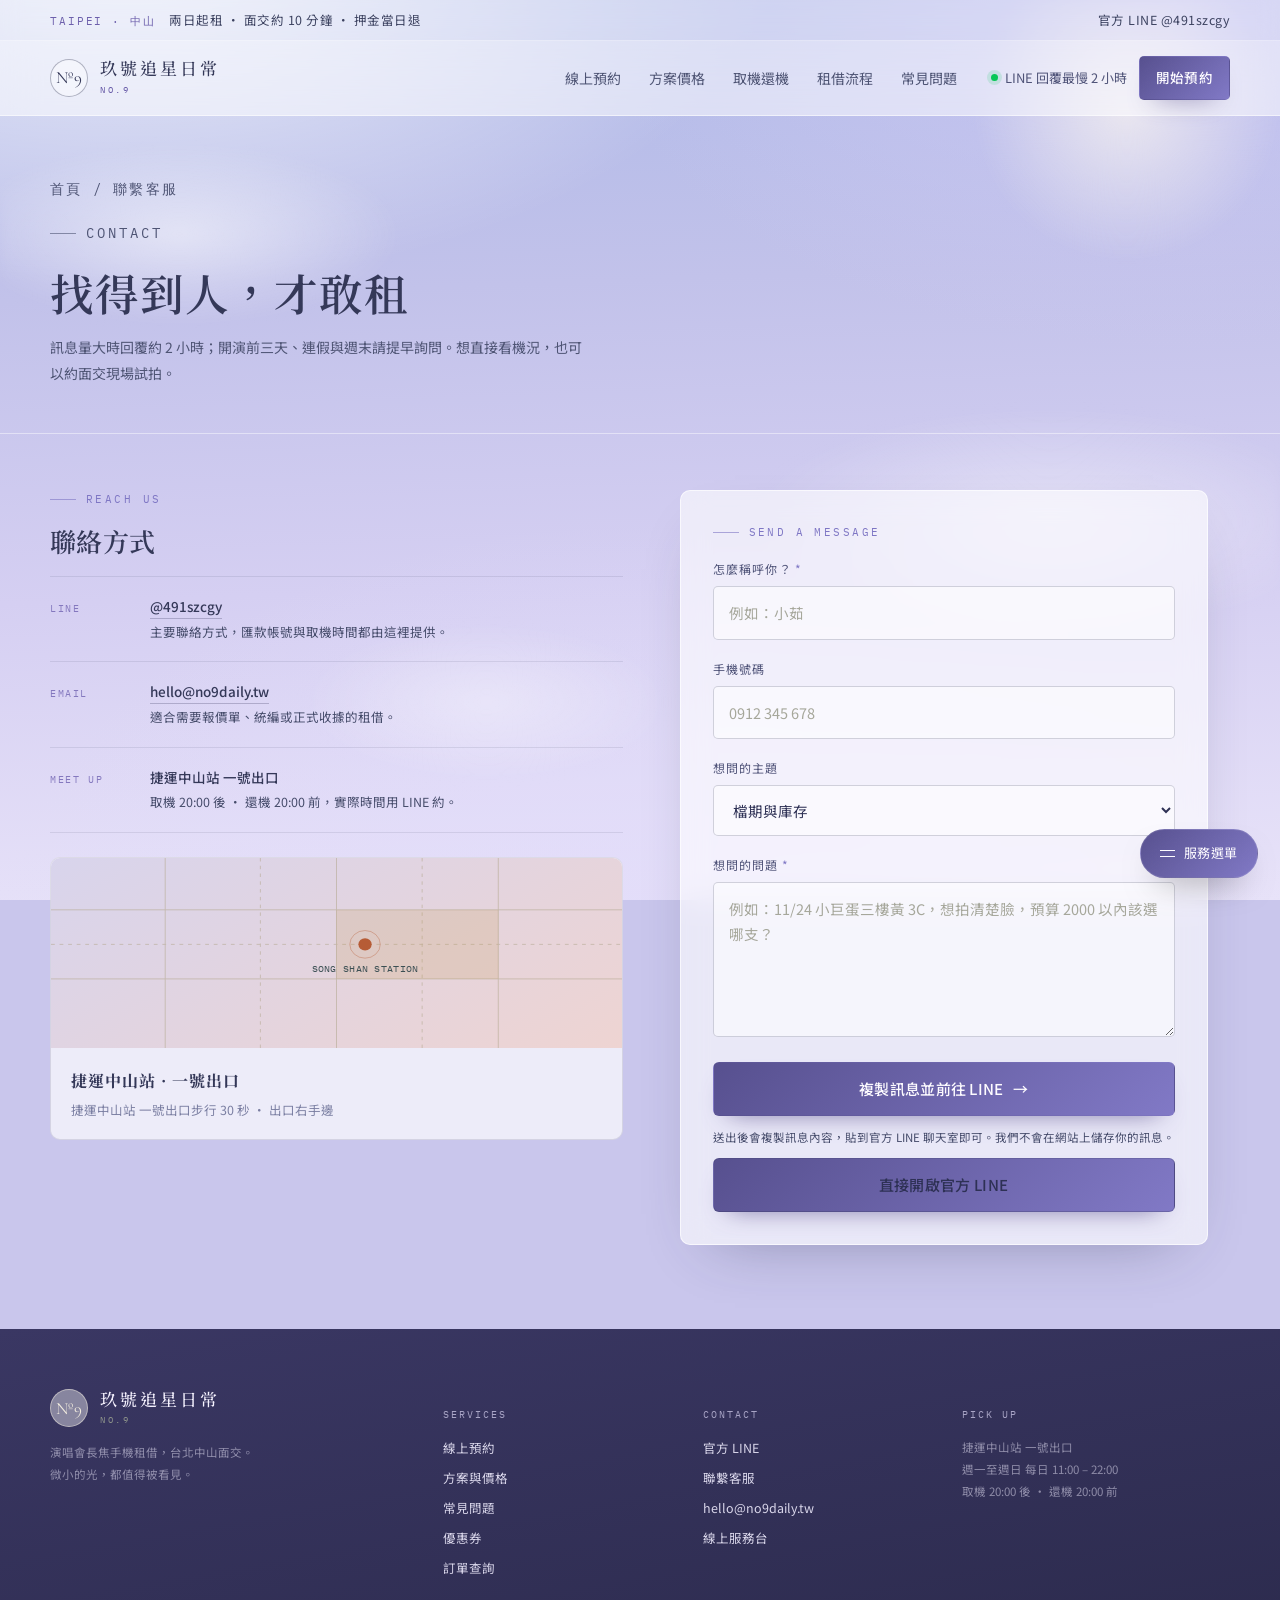
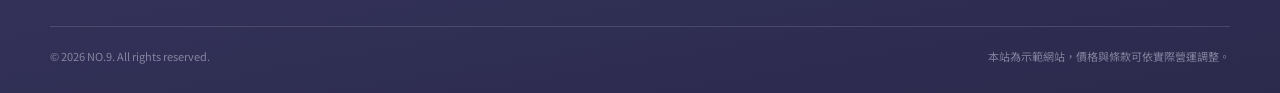
==== commit 74a183a2: "Add files via upload" ====
--- a/contact.html
+++ b/contact.html
@@ -17,7 +17,7 @@
 <div class="topbar">
   <div class="wrap">
     <div><span class="tag">TAIPEI · 中山</span>　兩日起租 · 面交約 10 分鐘 · 押金當日退</div>
-    <div>官方 LINE <a href="#" data-line-link data-line-id>@no9daily</a></div>
+    <div>官方 LINE <a href="#" data-line-link data-line-id>@491szcgy</a></div>
   </div>
 </div>
 
@@ -47,7 +47,7 @@
   <div class="wrap">
     <p class="breadcrumb"><a href="index.html">首頁</a> / 聯繫客服</p>
     <p class="eyebrow">CONTACT</p>
-    <h1>找得到人，才敢租。</h1>
+    <h1>找得到人，才敢租</h1>
     <p>訊息量大時回覆約 2 小時；開演前三天、連假與週末請提早詢問。想直接看機況，也可以約面交現場試拍。</p>
   </div>
 </section>
@@ -58,9 +58,9 @@
         <p class="eyebrow">REACH US</p>
         <h2 style="font-size:26px;margin:14px 0 18px">聯絡方式</h2>
         <ul class="info-list">
-          <li><span class="k">LINE</span><div><b><a class="link-u" href="#" data-line-link data-line-id>@no9daily</a></b><span>主要聯絡方式，匯款帳號與取機時間都由這裡提供。</span></div></li>
+          <li><span class="k">LINE</span><div><b><a class="link-u" href="#" data-line-link data-line-id>@491szcgy</a></b><span>主要聯絡方式，匯款帳號與取機時間都由這裡提供。</span></div></li>
 
-          <li><span class="k">EMAIL</span><div><b><a class="link-u" href="mailto:hello@no9daily.tw" data-email>hello@no9daily.tw</a></b><span>適合需要報價單、統編或正式收據的租借。</span></div></li>
+          <li><span class="k">EMAIL</span><div><b><a class="link-u" href="mailto:hello@491szcgy.tw" data-email>hello@491szcgy.tw</a></b><span>適合需要報價單、統編或正式收據的租借。</span></div></li>
           <li><span class="k">MEET UP</span><div><b data-meet>捷運中山站 一號出口</b><span>取機 20:00 後 · 還機 20:00 前，實際時間用 LINE 約。</span></div></li>
         </ul>
         <div class="map-card" style="margin-top:24px">
@@ -108,7 +108,7 @@
           <span class="brand-mark" style="border-color:rgba(242,236,223,.5);color:#F2ECDF">Nº9</span>
           <span class="brand-txt"><strong>玖號追星日常</strong><span style="color:#8E948B">NO.9</span></span>
         </div>
-        <p class="foot-note">演唱會長焦手機租借，台北中山面交。<br><span data-c="slogan">微小的光，都值得被看見。</span></p>
+        <p class="foot-note">演唱會長焦手機租借，台北中山面交。<br><span data-c="slogan">微小的光，都值得被看見</span></p>
       </div>
       <div>
         <h5>Services</h5>
@@ -118,7 +118,6 @@
           <li><a href="faq.html">常見問題</a></li>
           <li><a href="coupons.html">優惠券</a></li>
           <li><a href="order.html">訂單查詢</a></li>
-          <li><a href="admin.html">內容管理</a></li>
         </ul>
       </div>
       <div>
@@ -126,7 +125,7 @@
         <ul class="foot-links">
           <li><a href="#" data-line-link>官方 LINE</a></li>
           <li><a href="contact.html">聯繫客服</a></li>
-          <li><a href="mailto:hello@no9daily.tw" data-email>hello@no9daily.tw</a></li>
+          <li><a href="mailto:hello@491szcgy.tw" data-email>hello@491szcgy.tw</a></li>
           <li><a href="index.html#services">線上服務台</a></li>
         </ul>
       </div>
--- a/assets/css/style.css
+++ b/assets/css/style.css
@@ -802,3 +802,59 @@
 .faq-q{color:#2B3150}
 .brand-txt span{color:#6558A6}
 .topbar{color:#3C4260}
+
+/* V3 — 淡藍紫漸層 + 主視覺照片 */
+:root{
+  --paper:#D7D3EE;
+  --paper-soft:#F1EFFA;
+  --ink:#2E3155;
+  --ink-2:#4F5378;
+  --muted:#7B7FA2;
+  --line:rgba(46,49,85,.13);
+  --line-strong:rgba(46,49,85,.26);
+  --accent:#7E76C4;
+  --accent-deep:#5F549F;
+  --accent-soft:#DFD9F6;
+  --gold:#C6B6E4;
+  --danger:#BC7F92;
+  --ok:#71968C;
+}
+body{
+  background:#C9C6EC;
+  background-image:
+    radial-gradient(1100px 600px at 10% -8%, rgba(255,255,255,.85), transparent 60%),
+    radial-gradient(900px 520px at 92% 2%, rgba(206,201,244,.75), transparent 64%),
+    radial-gradient(1000px 680px at 50% 108%, rgba(226,220,250,.9), transparent 66%),
+    linear-gradient(178deg,#AEB9E8 0%,#C2C2EA 32%,#D5CFF2 64%,#E8E3F9 100%);
+  background-attachment:fixed;
+  color:#343858;
+}
+.hero h1 em{color:#5F549F;-webkit-text-fill-color:#5F549F}
+.stage{background:linear-gradient(160deg,#B9C3EA,#D8CFF0);overflow:hidden}
+.stage-photo{position:absolute;inset:0;width:100%;height:100%;object-fit:cover;z-index:0}
+.stage-shade{position:absolute;inset:0;z-index:1;background:linear-gradient(180deg,rgba(72,64,128,.02) 30%,rgba(72,64,128,.38) 100%)}
+.stage-inner{z-index:3}
+.stage-arc{display:none}
+.stage::before,.stage::after{display:none}
+.stage-top{color:rgba(255,255,255,.9);text-shadow:0 1px 12px rgba(58,50,110,.35)}
+.stage-top .latin{color:rgba(255,255,255,.85)}
+.stage-top .no{color:rgba(255,255,255,.5)}
+.stage-bottom{color:#FFFDFB;text-shadow:0 2px 16px rgba(52,44,100,.45)}
+.stage-bottom .k{color:rgba(255,255,255,.8)}
+.stage-bottom .t{color:#FFFFFF}
+.model-art img{width:100%;height:100%;object-fit:cover}
+.brand-mark{background:rgba(255,255,255,.4)}
+.btn{background:linear-gradient(135deg,#57508F,#8179C6)}
+.btn:hover{background:linear-gradient(135deg,#4A4380,#6F66B4)}
+.btn-accent{background:linear-gradient(135deg,#A99BE0,#8C82CC);color:#fff}
+.ticket{background:linear-gradient(150deg,rgba(255,255,255,.86),rgba(255,255,255,.55))}
+.line-band{background:linear-gradient(120deg,rgba(255,255,255,.6),rgba(226,221,248,.55))}
+.qm-btn{background:linear-gradient(135deg,#57508F,#8179C6)}
+.toast{background:linear-gradient(135deg,#464073,#6A60AC)}
+.site-footer{background:linear-gradient(170deg,#3A3763,#2B2A4C)}
+.day.range-start,.day.range-end{background:linear-gradient(135deg,#57508F,#8179C6)}
+.step.active .b{background:linear-gradient(135deg,#57508F,#8179C6)}
+.seg button.on{background:linear-gradient(135deg,#57508F,#8179C6)}
+.ticket .foot b{color:#5F549F}
+.coupon .off{color:#5F549F}
+.model.sel .pick{background:linear-gradient(135deg,#57508F,#8179C6)}
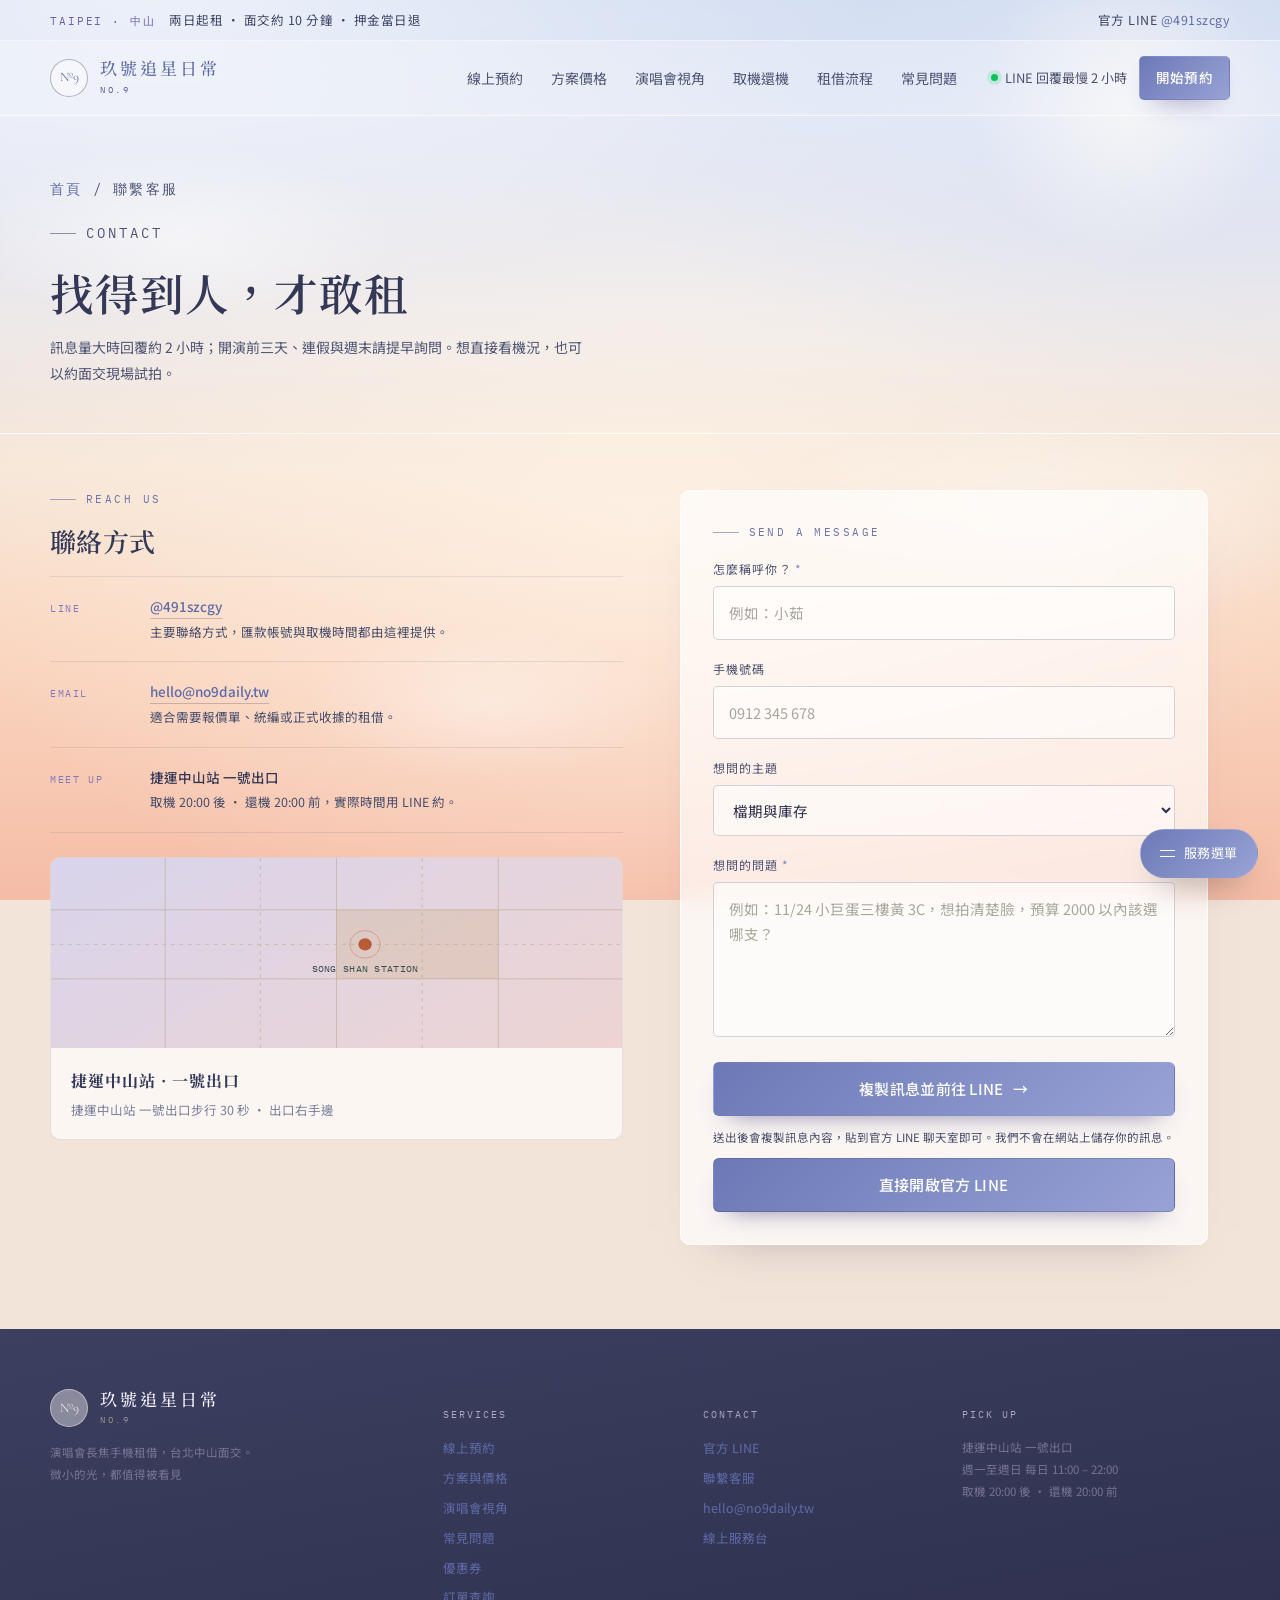
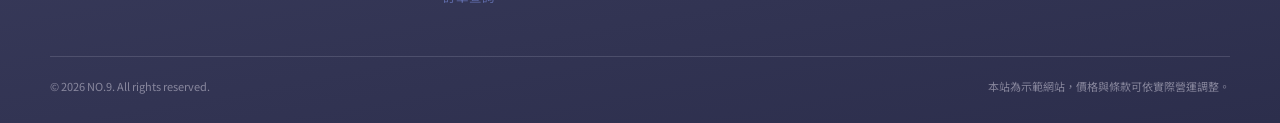
==== commit ceac2278: "Add files via upload" ====
--- a/contact.html
+++ b/contact.html
@@ -30,6 +30,7 @@
     <nav class="nav" aria-label="主選單">
       <a href="index.html#booking">線上預約</a>
       <a href="index.html#plans">方案價格</a>
+      <a href="views.html">演唱會視角</a>
       <a href="index.html#handover">取機還機</a>
       <a href="index.html#flow">租借流程</a>
       <a href="faq.html">常見問題</a>
@@ -115,6 +116,7 @@
         <ul class="foot-links">
           <li><a href="index.html#booking">線上預約</a></li>
           <li><a href="index.html#plans">方案與價格</a></li>
+          <li><a href="views.html">演唱會視角</a></li>
           <li><a href="faq.html">常見問題</a></li>
           <li><a href="coupons.html">優惠券</a></li>
           <li><a href="order.html">訂單查詢</a></li>
--- a/assets/css/style.css
+++ b/assets/css/style.css
@@ -858,3 +858,108 @@
 .ticket .foot b{color:#5F549F}
 .coupon .off{color:#5F549F}
 .model.sel .pick{background:linear-gradient(135deg,#57508F,#8179C6)}
+
+/* =========================================================
+   V4 — 日落天空配色（藍紫 → 奶油 → 蜜桃）
+   ========================================================= */
+:root{
+  --paper:#EDE6EA;
+  --paper-soft:#FBF2EA;
+  --ink:#2B2F4C;
+  --ink-2:#4C5170;
+  --muted:#7A7F9B;
+  --line:rgba(43,47,76,.12);
+  --line-strong:rgba(43,47,76,.24);
+  --accent:#7C87C6;
+  --accent-deep:#5F6BA8;
+  --accent-soft:#E2E3F5;
+  --gold:#D89B7C;
+  --danger:#C97F79;
+  --ok:#7FA39A;
+}
+body{
+  background:#F3E4D9;
+  background-image:
+    radial-gradient(1200px 640px at 12% -10%, rgba(255,255,255,.75), transparent 62%),
+    radial-gradient(900px 520px at 88% 4%, rgba(198,212,240,.65), transparent 66%),
+    radial-gradient(1000px 620px at 50% 58%, rgba(255,244,232,.7), transparent 70%),
+    linear-gradient(180deg,#AEC2E6 0%,#C9D2EA 16%,#E9E4E6 34%,#F7E7D8 52%,#FAD6C0 72%,#F5BCA6 100%);
+  background-attachment:fixed;
+  color:#333856;
+}
+.topbar{background:rgba(255,255,255,.4);color:#3E4463;border-bottom:1px solid rgba(255,255,255,.55)}
+.site-header{background:rgba(255,255,255,.55);border-bottom:1px solid rgba(255,255,255,.6)}
+.hero h1{white-space:pre-line;color:#232746;text-shadow:0 2px 26px rgba(255,255,255,.35)}
+.hero h1 em{color:#5F6BA8;-webkit-text-fill-color:#5F6BA8}
+.hero .lede{color:#414766}
+.stage-photo{filter:saturate(1.02) brightness(1.04) sepia(.06)}
+.stage-shade{background:linear-gradient(180deg,rgba(60,63,104,.02) 30%,rgba(96,72,96,.34) 100%)}
+.stage-top{color:rgba(255,255,255,.92)}
+.stage-bottom .t{color:#fff}
+.panel,.cal-side,.hand-card,.price-wrap,.lookup,.order-card,.coupon,.notice,.ticket,.step,.model,.page-body .card{
+  background:rgba(255,255,255,.66);
+  border-color:rgba(255,255,255,.8);
+  box-shadow:0 24px 48px -40px rgba(64,58,88,.5);
+}
+.cal-side{background:rgba(255,252,248,.72)}
+.btn{background:linear-gradient(135deg,#6C79B6,#98A2D6);color:#fff}
+.btn:hover{background:linear-gradient(135deg,#5C69A6,#8590C8)}
+.btn-accent{background:linear-gradient(135deg,#E9AB92,#D98C74);color:#fff}
+.btn-outline{border-color:rgba(43,47,76,.24);color:#3B405E}
+.qm-btn{background:linear-gradient(135deg,#6C79B6,#98A2D6);color:#fff}
+.qm-btn:hover{background:linear-gradient(135deg,#5C69A6,#8590C8)}
+.qm-panel .go{background:linear-gradient(135deg,#6C79B6,#98A2D6);color:#fff}
+.toast{background:linear-gradient(135deg,#4C527D,#6E77AE);color:#FBF8FF}
+.total-box{background:linear-gradient(135deg,#6C79B6,#8E9ACE);color:#FBF9FF}
+.day.range-start,.day.range-end,.day.sel{background:linear-gradient(135deg,#6C79B6,#98A2D6);color:#fff}
+.day.range-start .num,.day.range-end .num{color:#fff}
+.step.active .b{background:linear-gradient(135deg,#6C79B6,#98A2D6)}
+.seg button.on{background:linear-gradient(135deg,#6C79B6,#98A2D6);color:#fff}
+.model.sel .pick{background:linear-gradient(135deg,#6C79B6,#98A2D6);border-color:transparent;color:#fff}
+.faq-item.open .pm{background:linear-gradient(135deg,#6C79B6,#98A2D6);border-color:transparent;color:#fff}
+.line-band{background:linear-gradient(120deg,rgba(255,255,255,.66),rgba(250,226,212,.6))}
+.site-footer{background:linear-gradient(170deg,#3D3F60,#2C2E4C);color:#DCD8E6}
+.site-footer .foot-note{color:#A9A6BF}
+.model-art{background:linear-gradient(158deg,#C6CDE8,#F2D8CB)}
+.model-art img{filter:saturate(1.02)}
+.ticket .foot b,.coupon .off,.hero .kicker,.plans .price b{color:#5F6BA8}
+.page-hero{background:linear-gradient(180deg,rgba(255,255,255,.5),rgba(255,255,255,0))}
+.eyebrow,.kicker{color:#6C74A8}
+a{color:#5F6BA8}
+input,textarea,select{background:rgba(255,255,255,.78)}
+::selection{background:#F3C4AE;color:#2B2F4C}
+
+/* V4.1 — 主視覺暖化、日曆對比 */
+.stage-photo{filter:sepia(.18) hue-rotate(-16deg) saturate(.92) brightness(1.06)}
+.stage-shade{background:linear-gradient(180deg,rgba(70,66,104,.02) 34%,rgba(120,86,90,.32) 100%)}
+.day{color:#3A3F5E}
+.day .num{color:#3A3F5E}
+.day.past .num{color:#BFBCCB}
+.day.full .num{color:#B48A80}
+.cal-dow{color:#7A80A0}
+@media(max-width:720px){.topbar .wrap>div:first-child{font-size:10px}}
+
+
+/* V4.2 — 主視覺文字對比、FAQ 版面 */
+.stage-top{display:none}
+.stage-shade{background:linear-gradient(180deg,rgba(70,66,104,0) 38%,rgba(104,78,96,.26) 100%)}
+.stage-bottom{color:#2F2B44}
+.stage-bottom .k{color:rgba(47,43,68,.68);opacity:1}
+.stage-bottom .t{color:#2A2740;text-shadow:0 1px 14px rgba(255,255,255,.5)}
+.stage-bottom{text-shadow:0 1px 14px rgba(255,255,255,.45)}
+
+.stage-inner{justify-content:flex-end;padding-bottom:36px}
+@media(max-width:720px){.stage-inner{padding-bottom:22px}}
+
+/* V5 — 首頁主視覺照片移除，改為單欄文字版型 */
+.hero{padding:66px 0 58px}
+.hero .wrap{grid-template-columns:minmax(0,1fr);gap:0;max-width:1120px}
+.hero h1{font-size:clamp(38px,4.9vw,64px);max-width:15em}
+.hero .lede{max-width:36em;font-size:16px}
+.hero-meta{margin-top:34px}
+@media(max-width:720px){
+  .hero{padding:40px 0 34px}
+  .hero h1{font-size:34px}
+  .hero .lede{font-size:14.5px}
+}
+.brand-mark{font-size:13px;letter-spacing:0;line-height:1}
